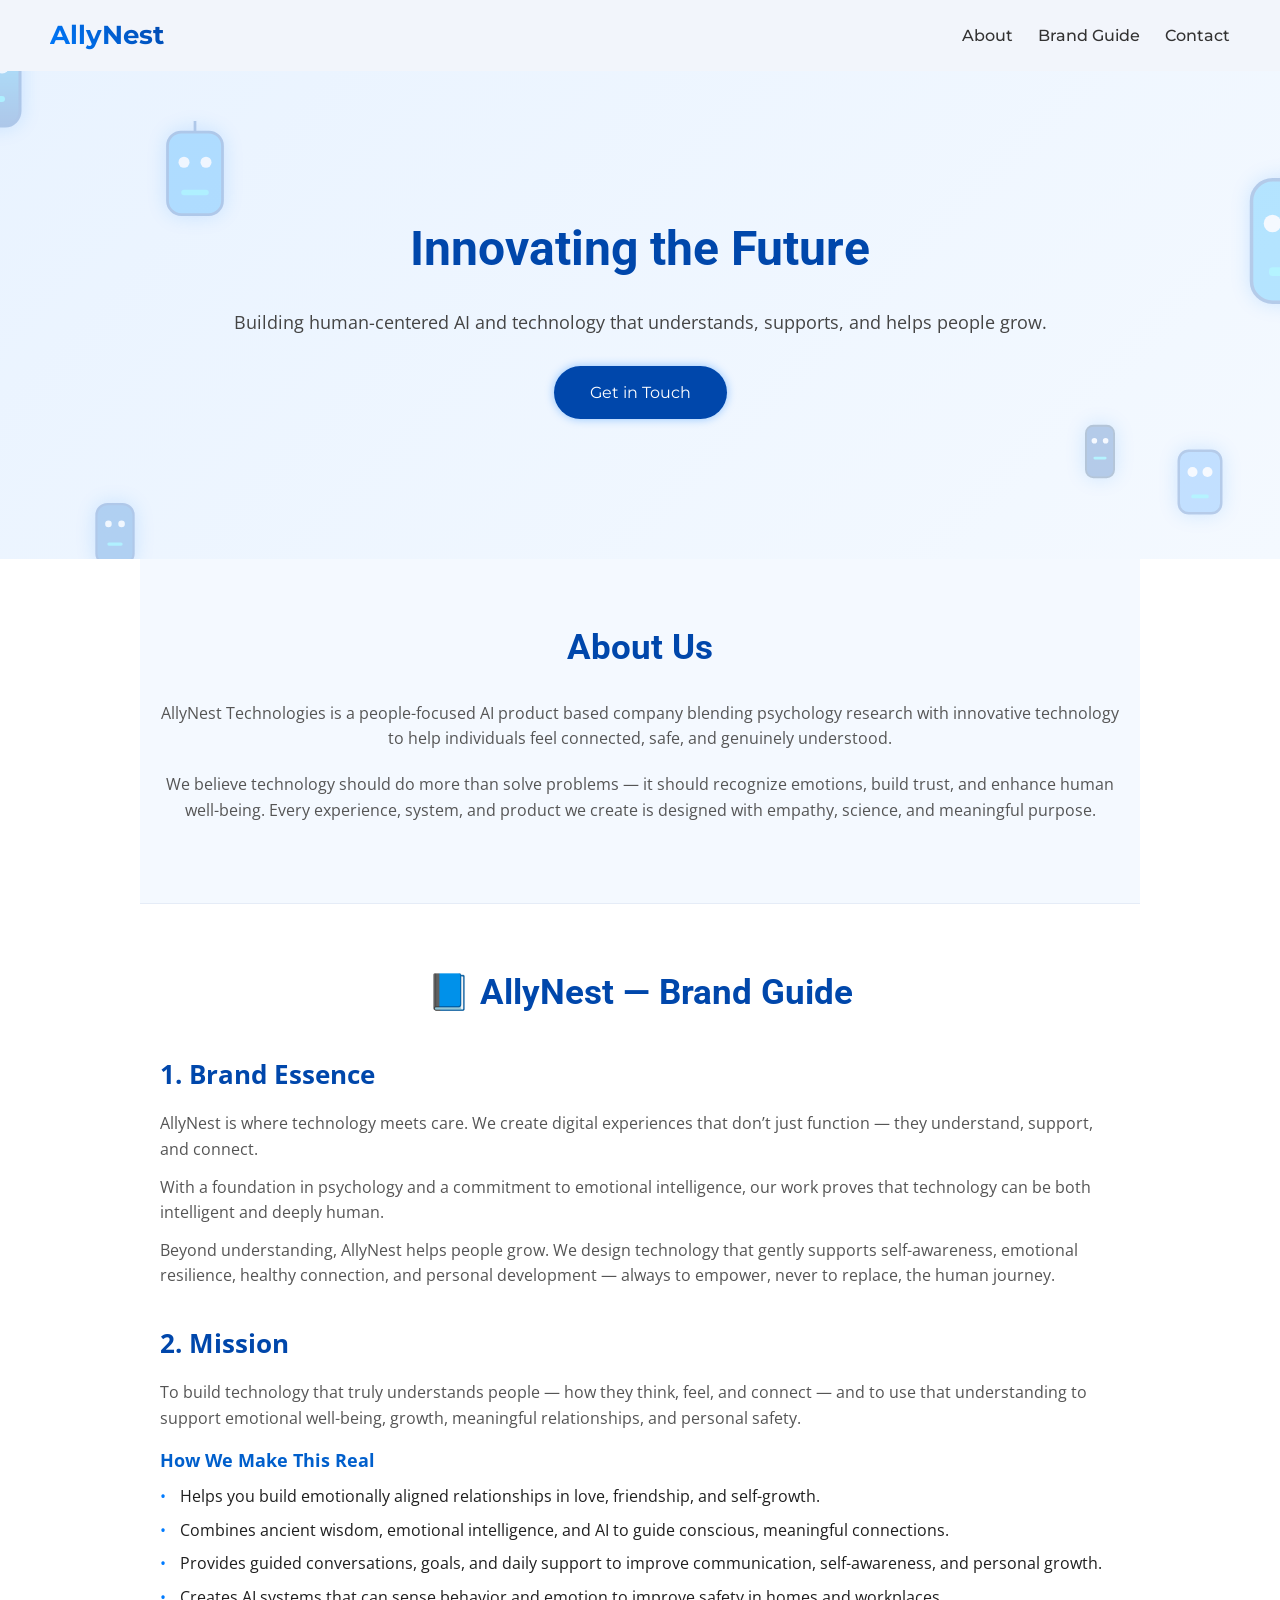
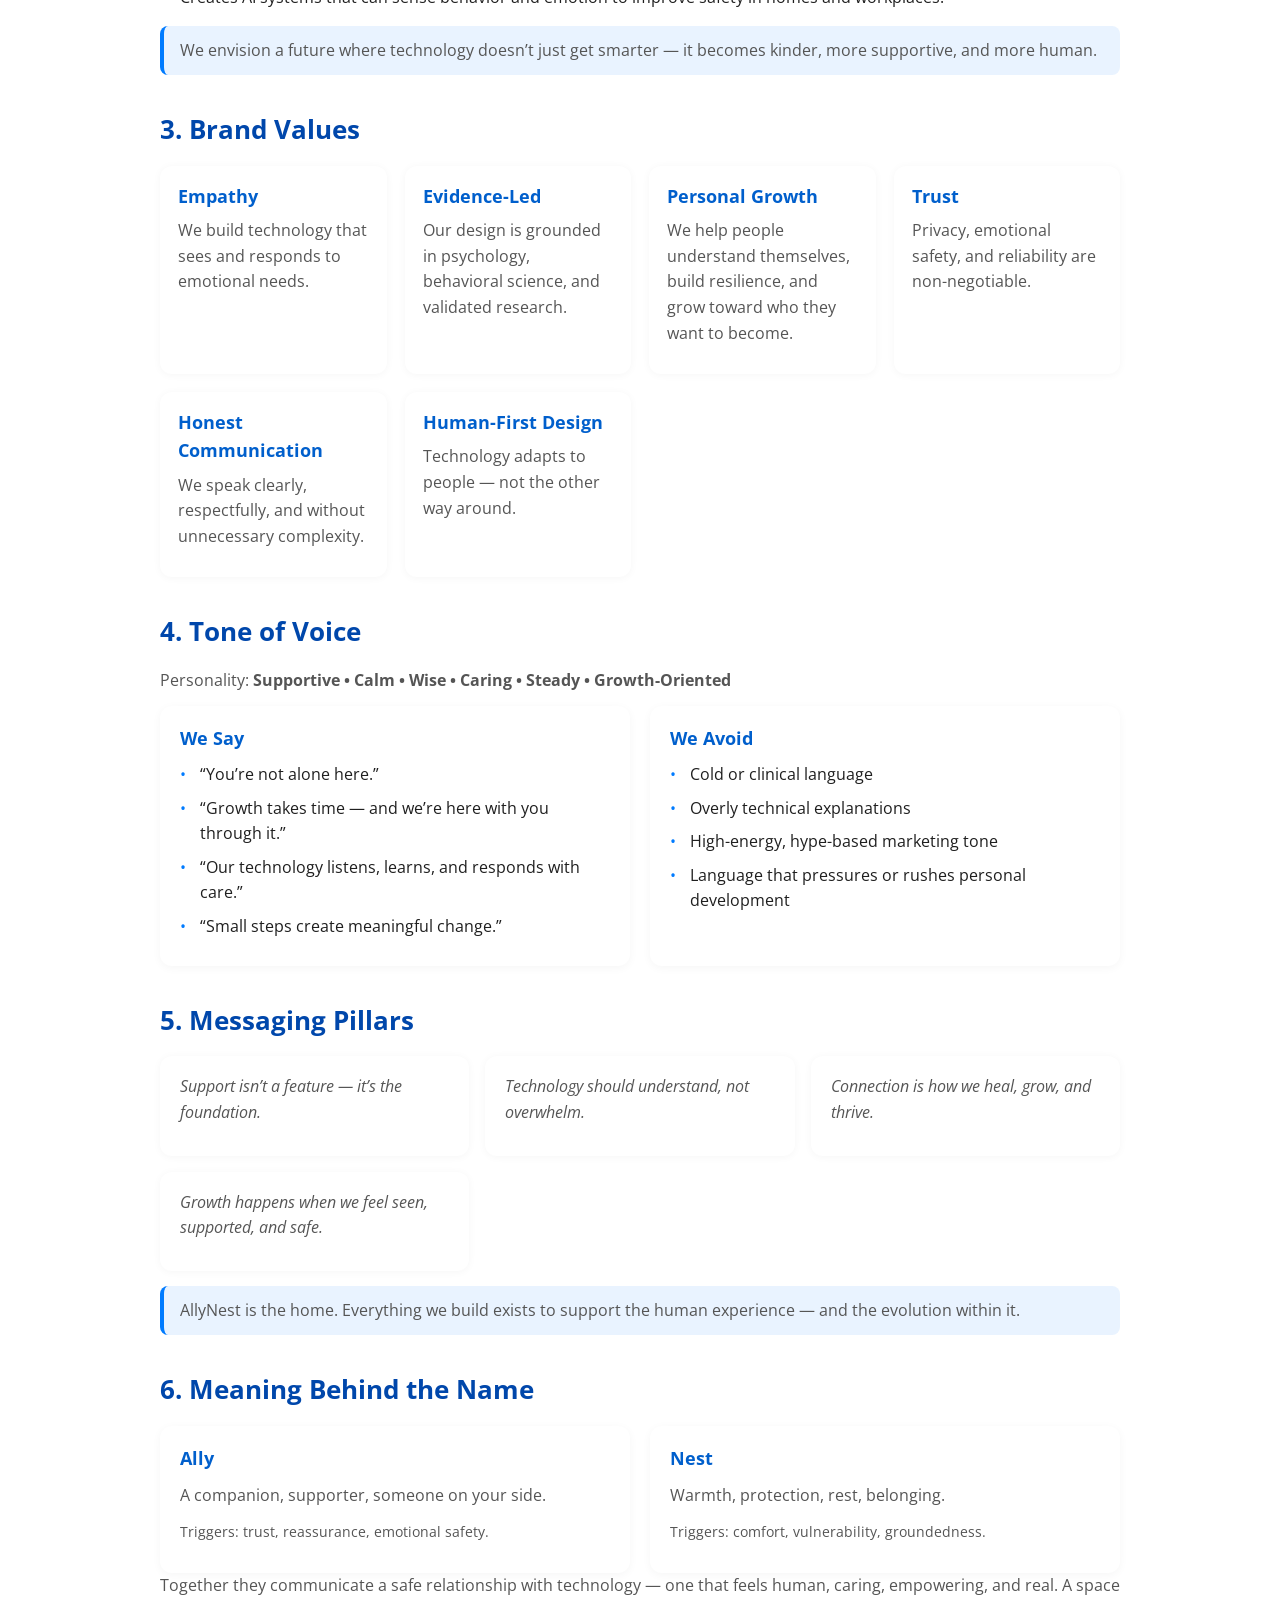
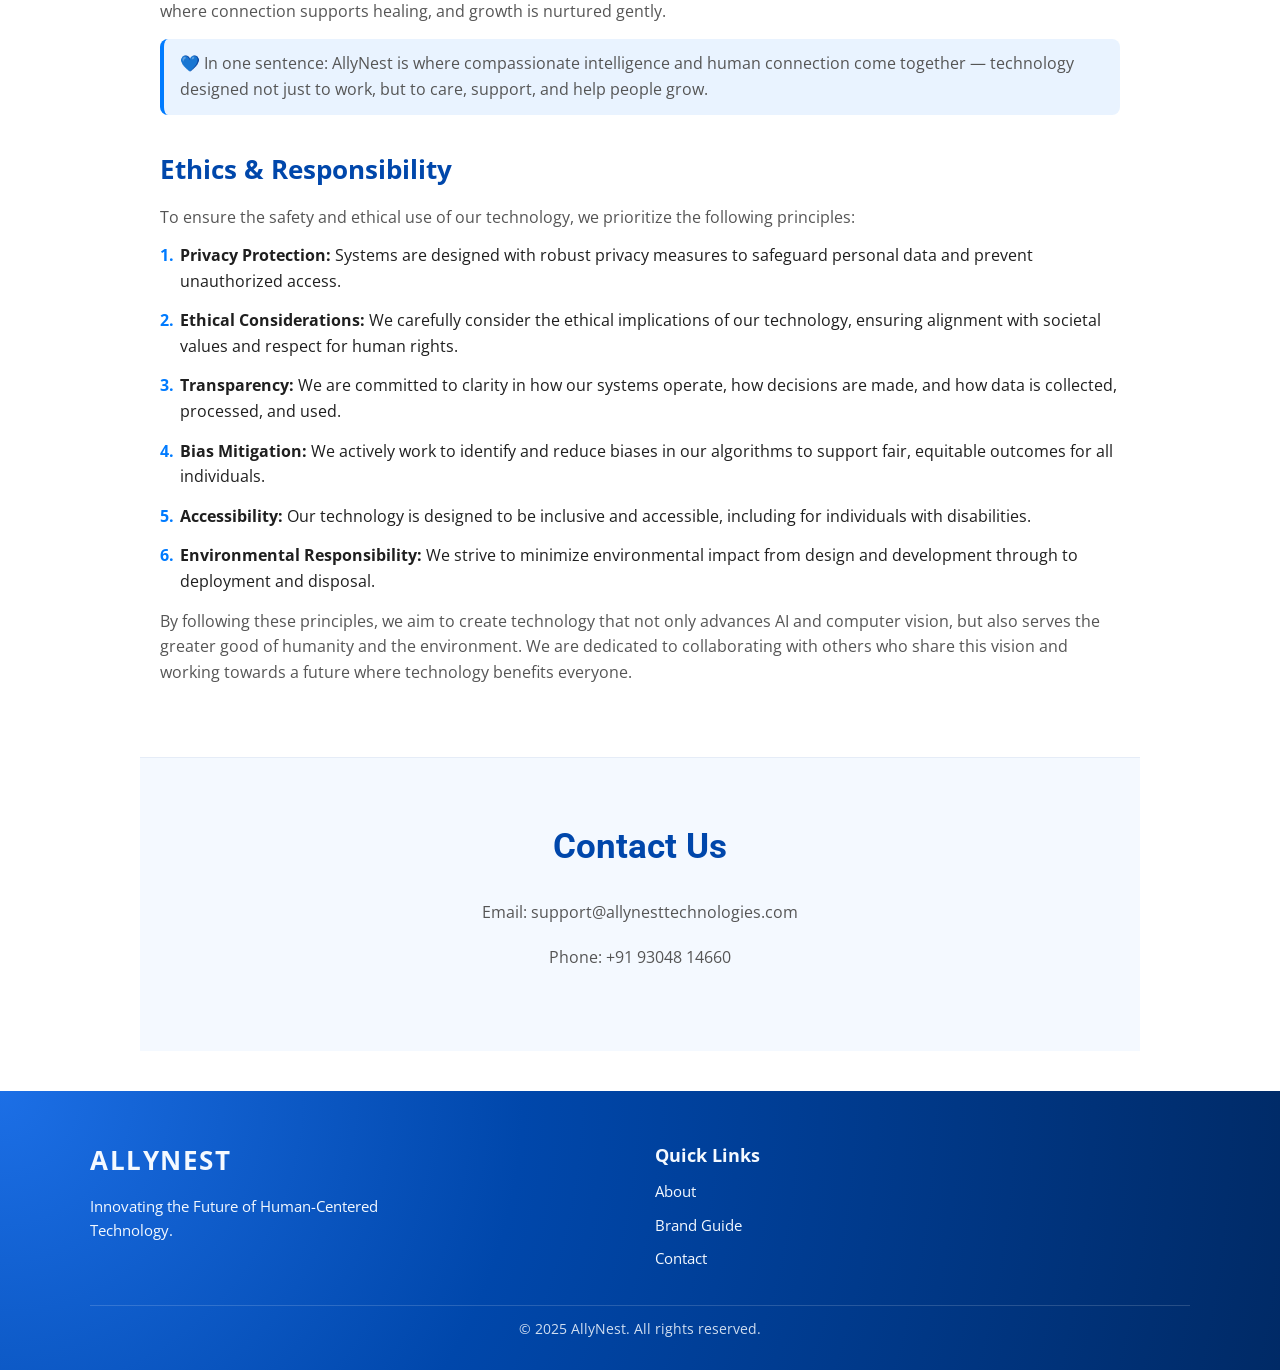
==== index.html @ a181380c "update" ====
<!DOCTYPE html>
<html lang="en">



<head>
  <meta charset="UTF-8" />
  <meta name="viewport" content="width=device-width, initial-scale=1.0" />

  <!-- Page Title -->
  <title>AllyNest Technologies | Human-Centered AI & Emotional Intelligence</title>

  <!-- Google Search Intro / Meta Description -->
  <meta
    name="description"
    content="AllyNest Technologies is a human-centered AI company blending psychology and emotional intelligence to build ethical, empathetic technology that supports connection, trust, well-being, and personal growth."
  />

  <!-- Canonical URL -->
  <link rel="canonical" href="https://allynesttechnologies.com/" />

  <!-- Robots -->
  <meta name="robots" content="index, follow" />

  <!-- ✅ ORGANIZATION + LOGO STRUCTURED DATA (CRITICAL FOR GOOGLE LOGO) -->
  <script type="application/ld+json">
  {
    "@context": "https://schema.org",
    "@type": "Organization",
    "name": "AllyNest Technologies",
    "url": "https://allynesttechnologies.com/",
    "logo": "https://allynesttechnologies.com/assets/allynest-logo-192.png",
    "image": "https://allynesttechnologies.com/assets/allynest-logo-192.png",
    "description": "AllyNest Technologies is a human-centered AI company blending psychology and emotional intelligence to build ethical, empathetic technology that supports connection, trust, well-being, and personal growth.",
    "contactPoint": [{
      "@type": "ContactPoint",
      "telephone": "+91 93048 14660",
      "contactType": "customer support",
      "areaServed": "IN",
      "availableLanguage": ["en"]
    }]
  }
  </script>

  <!-- Favicon / App Icons -->
  <link rel="icon" type="image/png" sizes="32x32" href="/assets/allynest-logo-192.png" />
  <link rel="icon" type="image/png" sizes="192x192" href="/assets/allynest-logo-192.png" />
  <link rel="apple-touch-icon" href="/assets/allynest-logo-192.png" />

  <!-- Open Graph (Social + Google reinforcement) -->
  <meta property="og:type" content="website" />
  <meta property="og:title" content="AllyNest Technologies | Human-Centered AI" />
  <meta
    property="og:description"
    content="Human-centered AI powered by psychology and emotional intelligence—designed to support trust, well-being, connection, and personal growth."
  />
  <meta property="og:url" content="https://allynesttechnologies.com/" />
  <meta property="og:image" content="https://allynesttechnologies.com/assets/allynest-logo-192.png" />

  <!-- Twitter Card -->
  <meta name="twitter:card" content="summary_large_image" />
  <meta name="twitter:title" content="AllyNest Technologies | Human-Centered AI" />
  <meta
    name="twitter:description"
    content="Psychology-driven, emotionally intelligent AI built to support human connection, safety, and growth."
  />
  <meta name="twitter:image" content="https://allynesttechnologies.com/assets/allynest-logo-192.png" />

  <!-- Fonts & CSS -->
  <link rel="stylesheet" href="allynest.css" />
  <link
    href="https://fonts.googleapis.com/css2?family=Montserrat:wght@500;700&family=Open+Sans:wght@400;600&family=Roboto:wght@700&display=swap"
    rel="stylesheet"
  />
</head>







<body>
  <!-- Header / Navbar -->
  <header class="navbar">
    <div class="logo">
      AllyNest 
    </div>

    <button class="menu-toggle" aria-expanded="false" aria-controls="nav-list">
      &#9776;
    </button>

    <ul class="nav-links" id="nav-list">
      <li><a href="#about">About</a></li>
      <!-- <li><a href="#ethics">Ethics</a></li> -->
      <li><a href="#brand-guide">Brand Guide</a></li>
      <li><a href="#contact">Contact</a></li>
    </ul>
  </header>

  <!-- Hero Section -->
  <section class="hero">
    <!-- Floating AI Robot Heads -->
    <div class="robot robot1">
      <svg width="100" height="120" viewBox="0 0 64 80" xmlns="http://www.w3.org/2000/svg">
        <defs>
          <linearGradient id="grad1" x1="0%" y1="0%" x2="0%" y2="100%">
            <stop offset="0%" style="stop-color:#00bfff;stop-opacity:1" />
            <stop offset="100%" style="stop-color:#0047ab;stop-opacity:1" />
          </linearGradient>
        </defs>
        <rect x="12" y="10" width="40" height="60" rx="10" ry="10" fill="url(#grad1)" stroke="#0047ab" stroke-width="2"/>
        <circle cx="24" cy="30" r="5" fill="#fff"/>
        <circle cx="40" cy="30" r="5" fill="#fff"/>
        <rect x="22" y="50" width="20" height="4" rx="2" fill="#00e5ff"/>
        <line x1="32" y1="0" x2="32" y2="10" stroke="#0047ab" stroke-width="2"/>
      </svg>
    </div>

    <div class="robot robot2">
      <svg width="80" height="100" viewBox="0 0 64 80" xmlns="http://www.w3.org/2000/svg">
        <rect x="15" y="15" width="34" height="50" rx="8" ry="8" fill="#3399ff" stroke="#0047ab" stroke-width="2"/>
        <circle cx="26" cy="32" r="4" fill="#fff"/>
        <circle cx="38" cy="32" r="4" fill="#fff"/>
        <rect x="25" y="50" width="14" height="3" rx="1.5" fill="#00e5ff"/>
      </svg>
    </div>

    <div class="robot robot3">
      <svg width="120" height="140" viewBox="0 0 64 80" xmlns="http://www.w3.org/2000/svg">
        <rect x="10" y="5" width="44" height="70" rx="12" ry="12" fill="#00aaff" stroke="#0047ab" stroke-width="2"/>
        <circle cx="22" cy="30" r="5" fill="#fff"/>
        <circle cx="42" cy="30" r="5" fill="#fff"/>
        <rect x="20" y="55" width="24" height="5" rx="2" fill="#00e5ff"/>
        <line x1="32" y1="0" x2="32" y2="8" stroke="#0047ab" stroke-width="2"/>
      </svg>
    </div>

    <div class="robot robot4">
      <svg width="70" height="90" viewBox="0 0 64 80" xmlns="http://www.w3.org/2000/svg">
        <rect x="15" y="10" width="34" height="55" rx="10" ry="10" fill="#0066cc" stroke="#0047ab" stroke-width="2"/>
        <circle cx="26" cy="28" r="3" fill="#fff"/>
        <circle cx="38" cy="28" r="3" fill="#fff"/>
        <rect x="25" y="45" width="14" height="3" rx="1.5" fill="#00e5ff"/>
      </svg>
    </div>

    <div class="robot robot5">
      <svg width="90" height="110" viewBox="0 0 64 80" xmlns="http://www.w3.org/2000/svg">
        <rect x="12" y="8" width="40" height="60" rx="10" ry="10" fill="#0099ff" stroke="#0047ab" stroke-width="2"/>
        <circle cx="24" cy="30" r="4" fill="#fff"/>
        <circle cx="40" cy="30" r="4" fill="#fff"/>
        <rect x="22" y="50" width="20" height="4" rx="2" fill="#00e5ff"/>
        <line x1="32" y1="0" x2="32" y2="8" stroke="#0047ab" stroke-width="2"/>
      </svg>
    </div>

    <div class="robot robot6">
      <svg width="60" height="80" viewBox="0 0 64 80" xmlns="http://www.w3.org/2000/svg">
        <rect x="17" y="12" width="30" height="55" rx="8" ry="8" fill="#0047ab" stroke="#003366" stroke-width="2"/>
        <circle cx="26" cy="28" r="3" fill="#fff"/>
        <circle cx="38" cy="28" r="3" fill="#fff"/>
        <rect x="25" y="45" width="14" height="3" rx="1.5" fill="#00e5ff"/>
      </svg>
    </div>

    <!-- Hero Text -->
    <div class="hero-content">
      <h1>Innovating the Future</h1>
      <p>Building human-centered AI and technology that understands, supports, and helps people grow.</p>
      <a href="#contact" class="hero-btn">Get in Touch</a>
    </div>
  </section>

  <!-- About Section -->
  <section class="section" id="about">
    <h2>About Us</h2>
    <p>
      AllyNest Technologies is a people-focused AI product based company blending psychology research with innovative technology to help individuals feel connected, safe, and genuinely understood.
    </p>
    <p>
      We believe technology should do more than solve problems — it should recognize emotions, build trust, and enhance human well-being. Every experience, system, and product we create is designed with empathy, science, and meaningful purpose.
    </p>
  </section>

  <!-- Brand Guide Section -->
  <section class="section section-alt" id="brand-guide">
    <h2>📘 AllyNest — Brand Guide</h2>

    <!-- Brand Essence -->
    <div class="brand-block">
      <h3>1. Brand Essence</h3>
      <p>
        AllyNest is where technology meets care. We create digital experiences that don’t just function — they understand, support, and connect.
      </p>
      <p>
        With a foundation in psychology and a commitment to emotional intelligence, our work proves that technology can be both intelligent and deeply human.
      </p>
      <p>
        Beyond understanding, AllyNest helps people grow. We design technology that gently supports self-awareness, emotional resilience, healthy connection, and personal development — always to empower, never to replace, the human journey.
      </p>
    </div>

    <!-- Mission -->
    <div class="brand-block">
      <h3>2. Mission</h3>
      <p>
        To build technology that truly understands people — how they think, feel, and connect — and to use that understanding to support emotional well-being, growth, meaningful relationships, and personal safety.
      </p>
      <h4 class="inline-heading">How We Make This Real</h4>
      <ul class="pillars-list">
        <li>Helps you build emotionally aligned relationships in love, friendship, and self-growth.</li>
        <li>Combines ancient wisdom, emotional intelligence, and AI to guide conscious, meaningful connections.</li>
        <li>Provides guided conversations, goals, and daily support to improve communication, self-awareness, and personal growth.</li>
        <li>Creates AI systems that can sense behavior and emotion to improve safety in homes and workplaces.</li>
      </ul>
      <p class="highlight-text">
        We envision a future where technology doesn’t just get smarter — it becomes kinder, more supportive, and more human.
      </p>
    </div>

    <!-- Brand Values -->
    <div class="brand-block">
      <h3>3. Brand Values</h3>
      <div class="values-grid">
        <div class="value-card">
          <h4>Empathy</h4>
          <p>We build technology that sees and responds to emotional needs.</p>
        </div>
        <div class="value-card">
          <h4>Evidence-Led</h4>
          <p>Our design is grounded in psychology, behavioral science, and validated research.</p>
        </div>
        <div class="value-card">
          <h4>Personal Growth</h4>
          <p>We help people understand themselves, build resilience, and grow toward who they want to become.</p>
        </div>
        <div class="value-card">
          <h4>Trust</h4>
          <p>Privacy, emotional safety, and reliability are non-negotiable.</p>
        </div>
        <div class="value-card">
          <h4>Honest Communication</h4>
          <p>We speak clearly, respectfully, and without unnecessary complexity.</p>
        </div>
        <div class="value-card">
          <h4>Human-First Design</h4>
          <p>Technology adapts to people — not the other way around.</p>
        </div>
      </div>
    </div>

    <!-- Tone of Voice -->
    <div class="brand-block">
      <h3>4. Tone of Voice</h3>
      <p class="tone-personality">
        Personality: <strong>Supportive • Calm • Wise • Caring • Steady • Growth-Oriented</strong>
      </p>
      <div class="brand-subgrid">
        <div class="brand-card">
          <h4>We Say</h4>
          <ul class="quote-list">
            <li>“You’re not alone here.”</li>
            <li>“Growth takes time — and we’re here with you through it.”</li>
            <li>“Our technology listens, learns, and responds with care.”</li>
            <li>“Small steps create meaningful change.”</li>
          </ul>
        </div>
        <div class="brand-card">
          <h4>We Avoid</h4>
          <ul class="avoid-list">
            <li>Cold or clinical language</li>
            <li>Overly technical explanations</li>
            <li>High-energy, hype-based marketing tone</li>
            <li>Language that pressures or rushes personal development</li>
          </ul>
        </div>
      </div>
    </div>

    <!-- Messaging Pillars -->
    <div class="brand-block">
      <h3>5. Messaging Pillars</h3>
      <div class="pillars-grid">
        <div class="pillar-card">
          <p>Support isn’t a feature — it’s the foundation.</p>
        </div>
        <div class="pillar-card">
          <p>Technology should understand, not overwhelm.</p>
        </div>
        <div class="pillar-card">
          <p>Connection is how we heal, grow, and thrive.</p>
        </div>
        <div class="pillar-card">
          <p>Growth happens when we feel seen, supported, and safe.</p>
        </div>
      </div>
      <p class="highlight-text">
        AllyNest is the home. Everything we build exists to support the human experience — and the evolution within it.
      </p>
    </div>

    <!-- Meaning Behind the Name -->
    <div class="brand-block">
      <h3>6. Meaning Behind the Name</h3>
      <div class="brand-subgrid">
        <div class="brand-card">
          <h4>Ally</h4>
          <p>A companion, supporter, someone on your side.</p>
          <p class="trigger-text">Triggers: trust, reassurance, emotional safety.</p>
        </div>
        <div class="brand-card">
          <h4>Nest</h4>
          <p>Warmth, protection, rest, belonging.</p>
          <p class="trigger-text">Triggers: comfort, vulnerability, groundedness.</p>
        </div>
      </div>
      <p>
        Together they communicate a safe relationship with technology — one that feels human, caring, empowering, and real. A space where connection supports healing, and growth is nurtured gently.
      </p>
      <p class="highlight-text">
        💙 In one sentence: AllyNest is where compassionate intelligence and human connection come together — technology designed not just to work, but to care, support, and help people grow.
      </p>
    </div>

    <!-- Ethics & Principles -->
    <div class="brand-block">
      <h3>Ethics &amp; Responsibility</h3>
      <p>
        To ensure the safety and ethical use of our technology, we prioritize the following principles:
      </p>
      <ol class="principles-list">
        <li>
          <strong>Privacy Protection:</strong> Systems are designed with robust privacy measures to safeguard personal data and prevent unauthorized access.
        </li>
        <li>
          <strong>Ethical Considerations:</strong> We carefully consider the ethical implications of our technology, ensuring alignment with societal values and respect for human rights.
        </li>
        <li>
          <strong>Transparency:</strong> We are committed to clarity in how our systems operate, how decisions are made, and how data is collected, processed, and used.
        </li>
        <li>
          <strong>Bias Mitigation:</strong> We actively work to identify and reduce biases in our algorithms to support fair, equitable outcomes for all individuals.
        </li>
        <li>
          <strong>Accessibility:</strong> Our technology is designed to be inclusive and accessible, including for individuals with disabilities.
        </li>
        <li>
          <strong>Environmental Responsibility:</strong> We strive to minimize environmental impact from design and development through to deployment and disposal.
        </li>
      </ol>
      <p>
        By following these principles, we aim to create technology that not only advances AI and computer vision, but also serves the greater good of humanity and the environment. We are dedicated to collaborating with others who share this vision and working towards a future where technology benefits everyone.
      </p>
    </div>
  </section>

  <!-- Contact Section -->
  <section class="section" id="contact">
    <h2>Contact Us</h2>
    <p>Email: support@allynesttechnologies.com</p>
    <p>Phone: +91 93048 14660</p>
  </section>

  <!-- Footer -->
  <footer>
    <div class="footer-inner">
      <div class="footer-grid">
        <div class="footer-column">
          <h3 class="footer-logo">AllyNest</h3>
          <p>Innovating the Future of Human-Centered Technology.</p>
        </div>

        <div class="footer-column">
          <h4>Quick Links</h4>
          <ul>
            <li><a href="#about">About</a></li>
            <!-- <li><a href="#technologies">Technologies</a></li> -->
            <li><a href="#brand-guide">Brand Guide</a></li>
            <li><a href="#contact">Contact</a></li>
          </ul>
        </div>
      </div>

      <div class="footer-bottom">
        &copy; 2025 AllyNest. All rights reserved.
      </div>
    </div>
  </footer>

  <script src="allynest.js"></script>
</body>
</html>
---- allynest.css ----
/* ===== Global Styles ===== */
* {
  margin: 0;
  padding: 0;
  box-sizing: border-box;
  scroll-behavior: smooth;
}

body {
  font-family: "Open Sans", sans-serif;
  line-height: 1.6;
  background: #ffffff;
  color: #1f1f1f;
}

html {
  scroll-behavior: smooth;
}

/* ===== Header / Navbar ===== */
.navbar {
  position: sticky;
  top: 0;
  z-index: 1000;
  display: flex;
  justify-content: space-between;
  align-items: center;
  padding: 15px 50px;
  background: rgba(0, 71, 171, 0.05);
  backdrop-filter: blur(10px);
  transition: background 0.3s ease;
}

.navbar:hover,
.navbar:active {
  background: #ffffff;
}

.logo {
  font-family: "Montserrat", sans-serif;
  font-weight: 700;
  font-size: 1.6rem;
  background: linear-gradient(45deg, #007bff, #0047ab);
  -webkit-background-clip: text;
  -webkit-text-fill-color: transparent;
}

.nav-links {
  list-style: none;
  display: flex;
  gap: 25px;
  font-family: "Montserrat", sans-serif;
}

.nav-links a {
  text-decoration: none;
  color: #333;
  font-weight: 500;
  position: relative;
}

.nav-links a::after {
  content: "";
  position: absolute;
  width: 0%;
  height: 2px;
  background: #007bff;
  bottom: -3px;
  left: 0;
  transition: 0.3s;
}

.nav-links a:hover::after {
  width: 100%;
}

/* ===== Hero ===== */
.hero {
  position: relative;
  display: flex;
  flex-direction: column;
  justify-content: center;
  align-items: center;
  padding: 140px 20px;
  background: linear-gradient(135deg, #e9f3ff, #f4f9ff);
  text-align: center;
  overflow: hidden;
}

/* Robot Heads */
.robot {
  position: absolute;
  animation: float 6s ease-in-out infinite alternate;
  opacity: 0.25;
  filter: drop-shadow(0 0 10px rgba(0, 123, 255, 0.6));
  pointer-events: none;
}

.robot:hover {
  filter: drop-shadow(0 0 20px rgba(0, 123, 255, 0.9));
}

.robot1 {
  top: -50px;
  left: -60px;
  animation-duration: 6s;
}
.robot2 {
  bottom: 20px;
  right: 40px;
  animation-duration: 8s;
}
.robot3 {
  top: 100px;
  right: -70px;
  animation-duration: 7s;
}
.robot4 {
  bottom: -30px;
  left: 80px;
  animation-duration: 9s;
}
.robot5 {
  top: 50px;
  left: 150px;
  animation-duration: 6.5s;
}
.robot6 {
  bottom: 60px;
  right: 150px;
  animation-duration: 8.5s;
}

@keyframes float {
  0% {
    transform: translateY(0) translateX(0) rotate(0deg) scale(1);
  }
  50% {
    transform: translateY(-25px) translateX(20px) rotate(10deg) scale(1.05);
  }
  100% {
    transform: translateY(0) translateX(0) rotate(0deg) scale(1);
  }
}

.hero-content {
  position: relative;
  z-index: 1;
}

.hero h1 {
  font-family: "Roboto", sans-serif;
  font-size: 3rem;
  color: #0047ab;
  margin-bottom: 20px;
}

.hero p {
  font-size: 1.1rem;
  color: #444;
  margin-bottom: 30px;
}

/* Get in Touch Button */
.hero-btn {
  display: inline-block;
  background-color: #0047ab;
  color: #fff;
  padding: 14px 36px;
  border-radius: 30px;
  font-size: 1rem;
  text-decoration: none;
  font-family: "Montserrat", sans-serif;
  transition: 0.3s ease;
  box-shadow: 0 0 10px rgba(0, 123, 255, 0.4);
}

.hero-btn:hover {
  background-color: #007bff;
  box-shadow: 0 0 20px rgba(0, 123, 255, 0.8);
  transform: translateY(-3px);
}

/* ===== Sections ===== */
.section {
  padding: 60px 20px;
  max-width: 1000px;
  margin: auto;
  text-align: center;
}

.section:nth-of-type(odd) {
  background: #ffffff;
}

.section:nth-of-type(even) {
  background: #f4f9ff;
}

.section h2 {
  font-family: "Roboto", sans-serif;
  font-size: 2.2rem;
  color: #0047ab;
  margin-bottom: 25px;
}

.section p {
  color: #555;
  margin-bottom: 20px;
}

/* ===== Services Grid ===== */
.service-grid {
  display: grid;
  grid-template-columns: repeat(auto-fit, minmax(250px, 1fr));
  gap: 20px;
}

.service-card {
  background: #ffffff;
  padding: 20px;
  border-radius: 12px;
  box-shadow: 0 2px 10px rgba(0, 0, 0, 0.05);
  transition: transform 0.3s ease, box-shadow 0.3s ease;
}

.service-card:hover {
  transform: translateY(-5px);
  box-shadow: 0 5px 15px rgba(0, 0, 0, 0.1);
}

.service-card .icon {
  font-size: 2rem;
  margin-bottom: 10px;
}

/* ===== Technologies Grid ===== */
.tech-grid {
  display: flex;
  flex-wrap: wrap;
  justify-content: center;
  gap: 15px;
}

.tech-item {
  background: #007bff;
  color: #ffffff;
  padding: 10px 20px;
  border-radius: 20px;
  font-weight: 600;
}

/* ===== Brand Guide ===== */
.section-alt {
  border-top: 1px solid rgba(0, 71, 171, 0.1);
  border-bottom: 1px solid rgba(0, 71, 171, 0.1);
}

.brand-block {
  margin-top: 35px;
  text-align: left;
}

.brand-block h3 {
  font-size: 1.6rem;
  color: #0047ab;
  margin-bottom: 15px;
}

.brand-block h4 {
  font-size: 1.1rem;
  color: #005fcc;
  margin-bottom: 10px;
}

.brand-block p {
  margin-bottom: 12px;
}

.brand-subgrid {
  display: grid;
  grid-template-columns: repeat(auto-fit, minmax(260px, 1fr));
  gap: 20px;
  margin-top: 10px;
}

.brand-card {
  background: #ffffff;
  border-radius: 12px;
  padding: 18px 20px;
  box-shadow: 0 2px 10px rgba(0, 0, 0, 0.04);
}

.tagline-list,
.quote-list,
.avoid-list,
.pillars-list,
.principles-list {
  list-style: none;
  padding-left: 0;
}

.tagline-list li,
.quote-list li,
.avoid-list li,
.pillars-list li,
.principles-list li {
  position: relative;
  padding-left: 20px;
  margin-bottom: 8px;
}

.tagline-list li::before,
.quote-list li::before,
.avoid-list li::before,
.pillars-list li::before {
  content: "•";
  position: absolute;
  left: 0;
  top: 0;
  color: #007bff;
}

.principles-list {
  counter-reset: principle-counter;
}

.principles-list li {
  counter-increment: principle-counter;
  margin-bottom: 14px;
}

.principles-list li::before {
  content: counter(principle-counter) ".";
  position: absolute;
  left: 0;
  top: 0;
  color: #007bff;
  font-weight: 700;
}

.values-grid {
  display: grid;
  grid-template-columns: repeat(auto-fit, minmax(220px, 1fr));
  gap: 18px;
  margin-top: 10px;
}

.value-card {
  background: #ffffff;
  border-radius: 12px;
  padding: 16px 18px;
  box-shadow: 0 1px 8px rgba(0, 0, 0, 0.04);
}

.value-card h4 {
  margin-bottom: 8px;
}

.pillars-grid {
  display: grid;
  grid-template-columns: repeat(auto-fit, minmax(230px, 1fr));
  gap: 16px;
  margin-top: 15px;
}

.pillar-card {
  background: #ffffff;
  border-radius: 12px;
  padding: 18px 20px;
  box-shadow: 0 1px 8px rgba(0, 0, 0, 0.04);
  font-style: italic;
}

.highlight-text {
  margin-top: 15px;
  padding: 12px 16px;
  border-left: 4px solid #007bff;
  background: #e9f3ff;
  border-radius: 8px;
}

.trigger-text {
  font-size: 0.9rem;
  color: #666;
  margin-top: 6px;
}

.tone-personality {
  margin-bottom: 15px;
}

.inline-heading {
  margin-top: 15px;
  margin-bottom: 8px;
}
/* ===== Footer ===== */
footer {
  background: radial-gradient(circle at top left, #1c6fe6 0%, #0047ab 40%, #002a66 100%);
  color: #f4f9ff;
  padding: 50px 20px 30px 20px;
  margin-top: 40px;
}

.footer-inner {
  max-width: 1100px;
  margin: 0 auto;
}

.footer-grid {
  display: grid;
  grid-template-columns: repeat(auto-fit, minmax(230px, 1fr));
  gap: 30px;
  margin-bottom: 25px;
}

/* Typography */
.footer-logo {
  font-size: 1.6rem;
  font-weight: 700;
  letter-spacing: 0.06em;
  text-transform: uppercase;
  margin-bottom: 12px;
}

.footer-column h4 {
  font-size: 1.1rem;
  margin-bottom: 10px;
}

.footer-column p {
  font-size: 0.95rem;
  line-height: 1.6;
  max-width: 320px;
}

.footer-column ul {
  list-style: none;
  padding: 0;
  margin: 0;
}

.footer-column li {
  margin-bottom: 8px;
}

/* Links */
footer a {
  color: #f4f9ff;
  text-decoration: none;
  font-size: 0.95rem;
  position: relative;
  padding-bottom: 2px;
  transition: color 0.2s ease, opacity 0.2s ease;
}

footer a::after {
  content: "";
  position: absolute;
  left: 0;
  bottom: -2px;
  width: 0;
  height: 2px;
  background: #aee0ff;
  transition: width 0.2s ease;
}

footer a:hover {
  color: #aee0ff;
  opacity: 0.95;
}

footer a:hover::after {
  width: 100%;
}

/* Bottom line */
.footer-bottom {
  font-size: 0.85rem;
  opacity: 0.85;
  border-top: 1px solid rgba(255, 255, 255, 0.18);
  padding-top: 12px;
  text-align: center;
}

/* ===== Mobile Menu Toggle Styles (your nav) ===== */

.menu-toggle {
  display: none;
  background: none;
  border: none;
  color: #0047ab;
  font-size: 1.8rem;
  cursor: pointer;
  padding: 5px 10px;
}

/* ===== Responsive ===== */
@media (max-width: 768px) {
  .navbar {
    padding: 12px 20px;
  }

  .menu-toggle {
    display: block;
  }

  .nav-links {
    display: none;
    flex-direction: column;
    width: 100%;
    position: absolute;
    top: 60px;
    left: 0;
    background: #ffffff;
    box-shadow: 0 4px 8px rgba(0, 0, 0, 0.1);
    padding: 10px 0;
    z-index: 999;
  }

  .nav-links li {
    text-align: center;
    width: 100%;
    padding: 10px 0;
    border-bottom: 1px solid #eee;
  }

  .nav-links li:last-child {
    border-bottom: none;
  }

  .nav-links.active {
    display: flex;
  }

  .hero {
    padding: 110px 16px 90px 16px;
  }

  .hero h1 {
    font-size: 2.3rem;
  }

  .section {
    padding: 45px 18px;
  }

  .footer-grid {
    text-align: left;
  }

  footer {
    text-align: left;
  }
}
/*  */
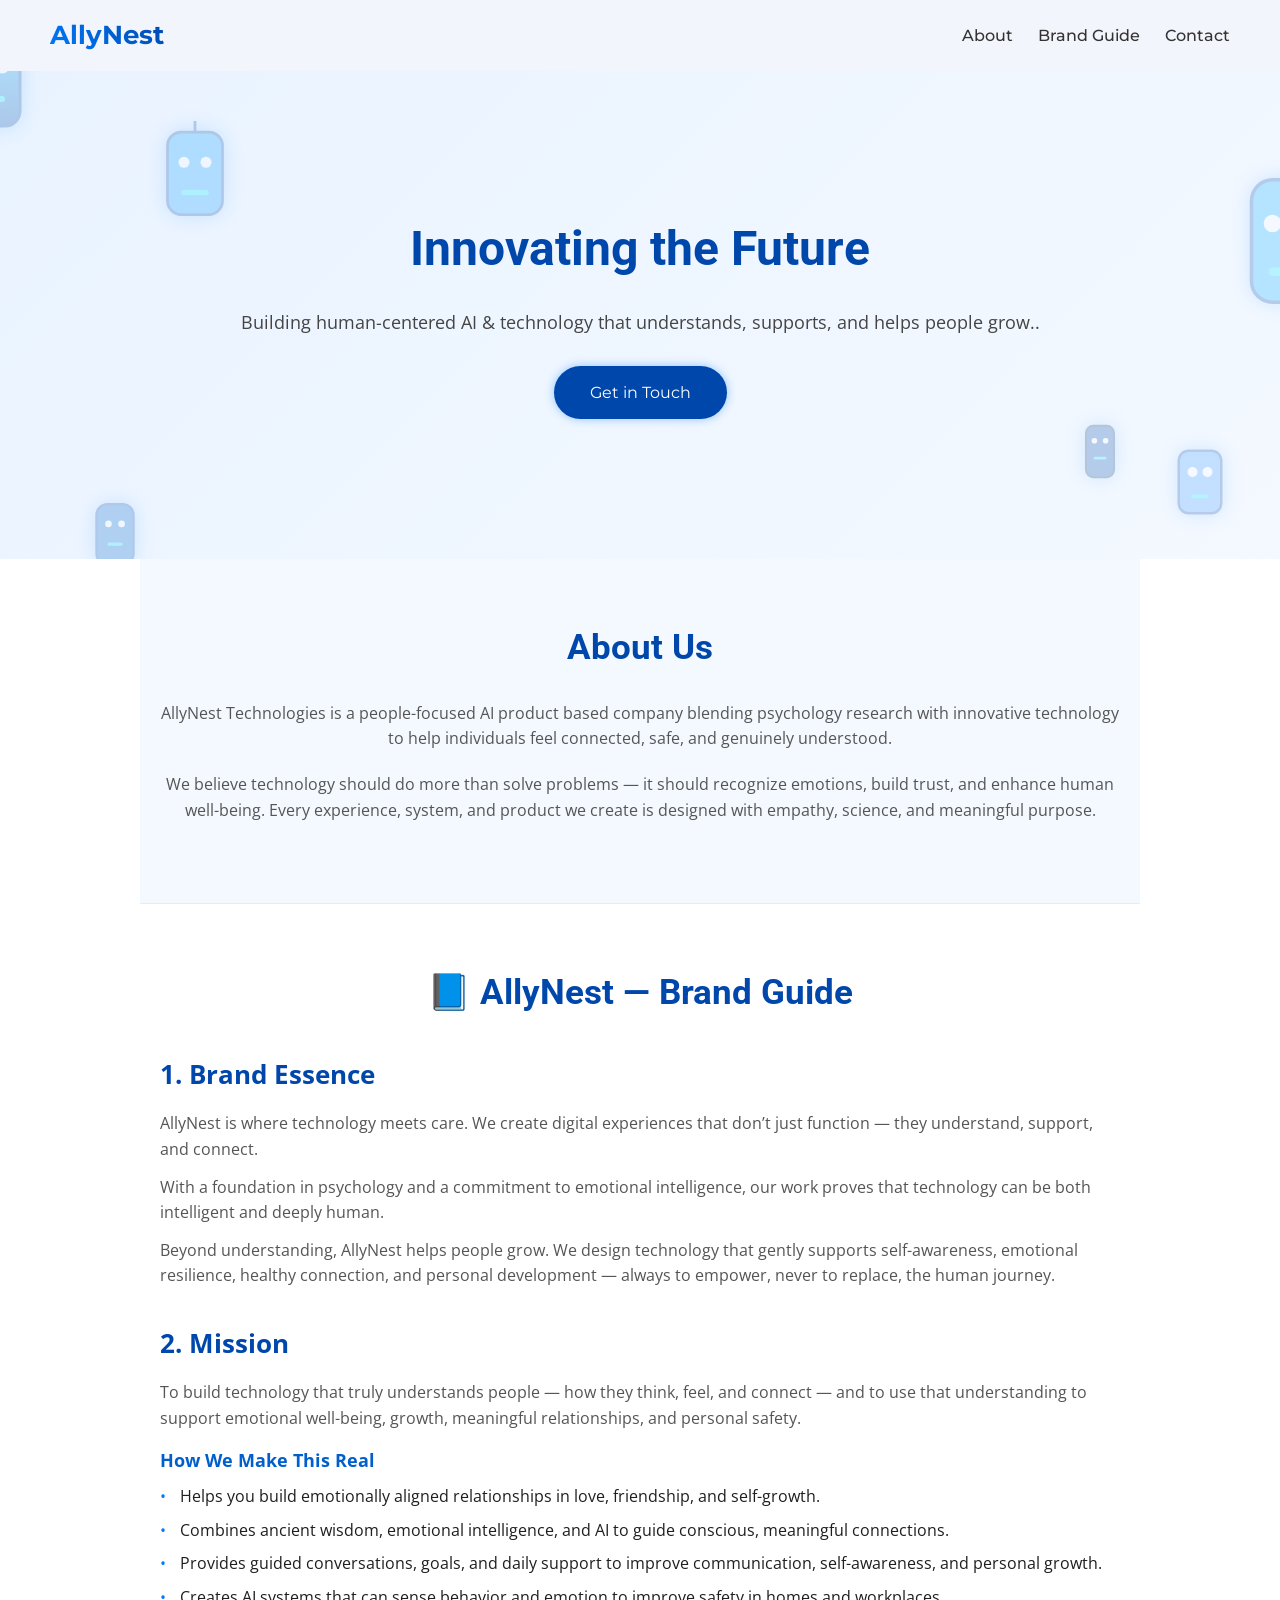
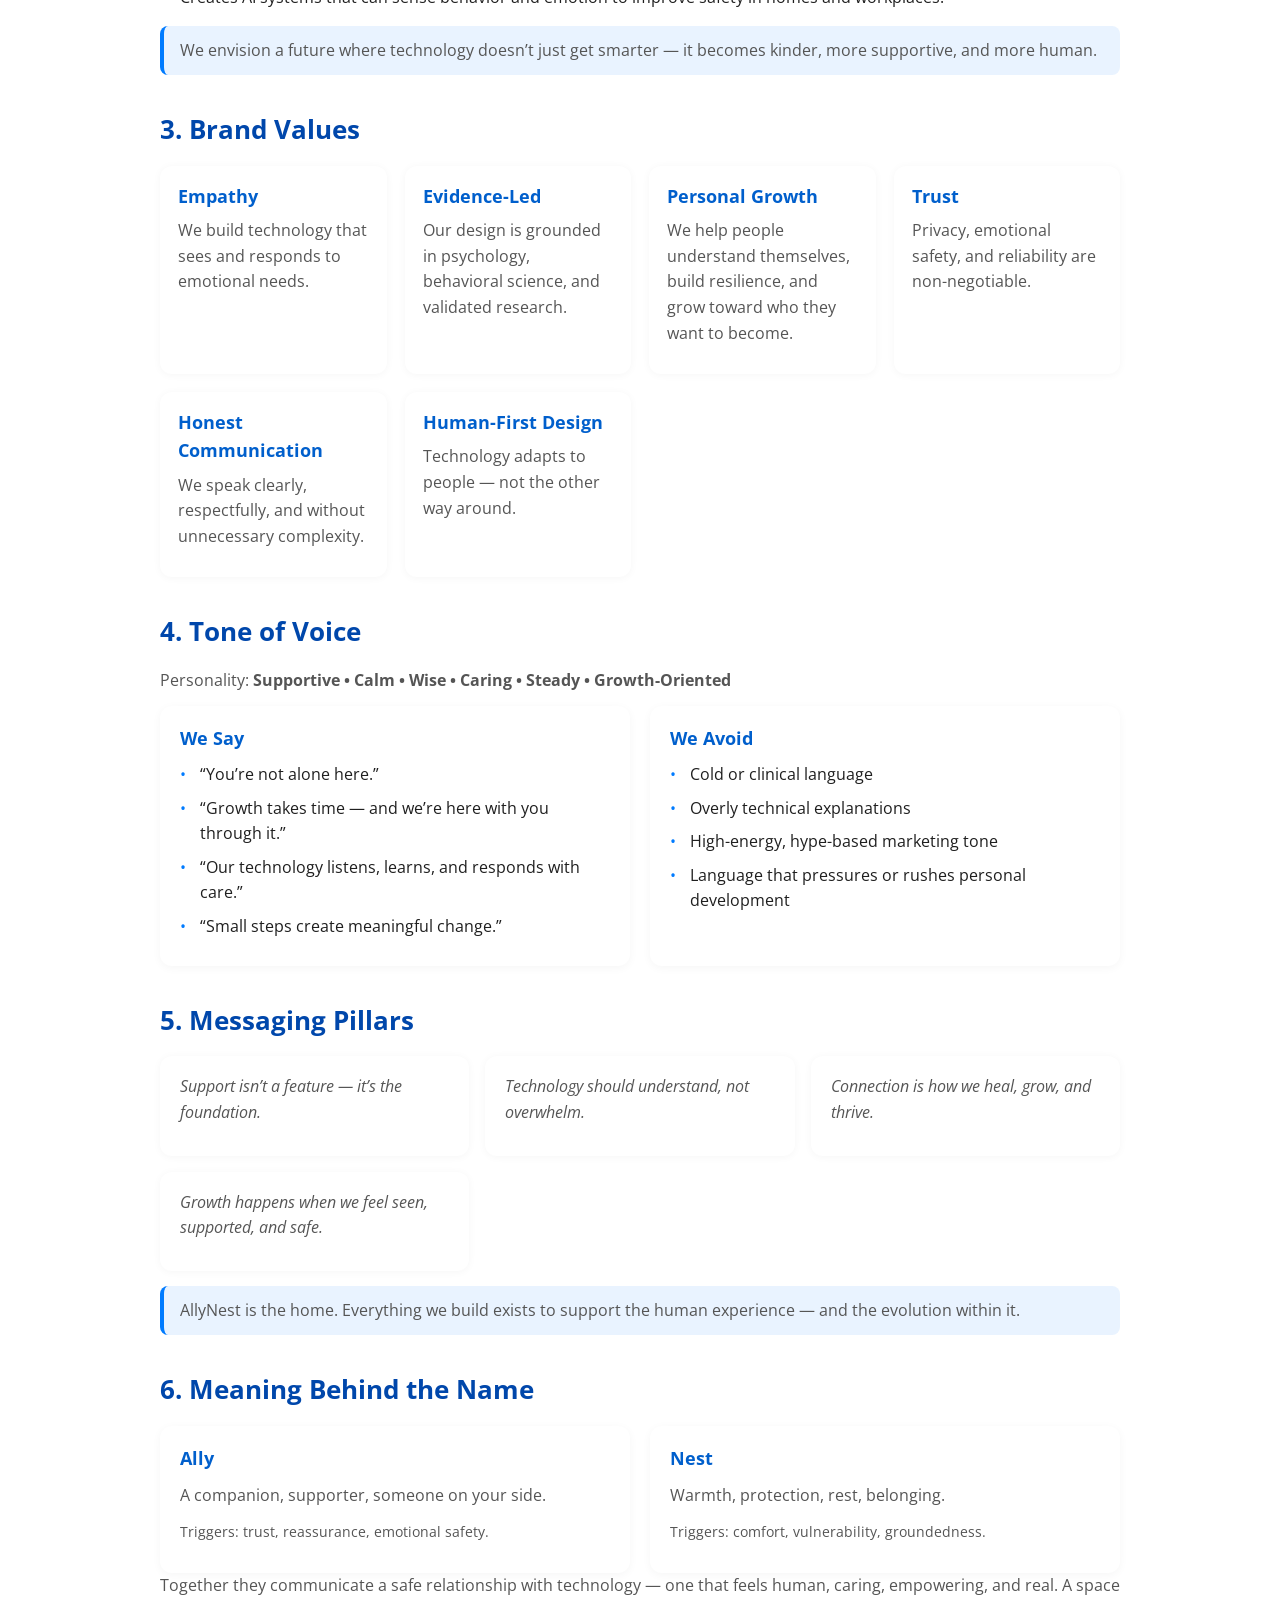
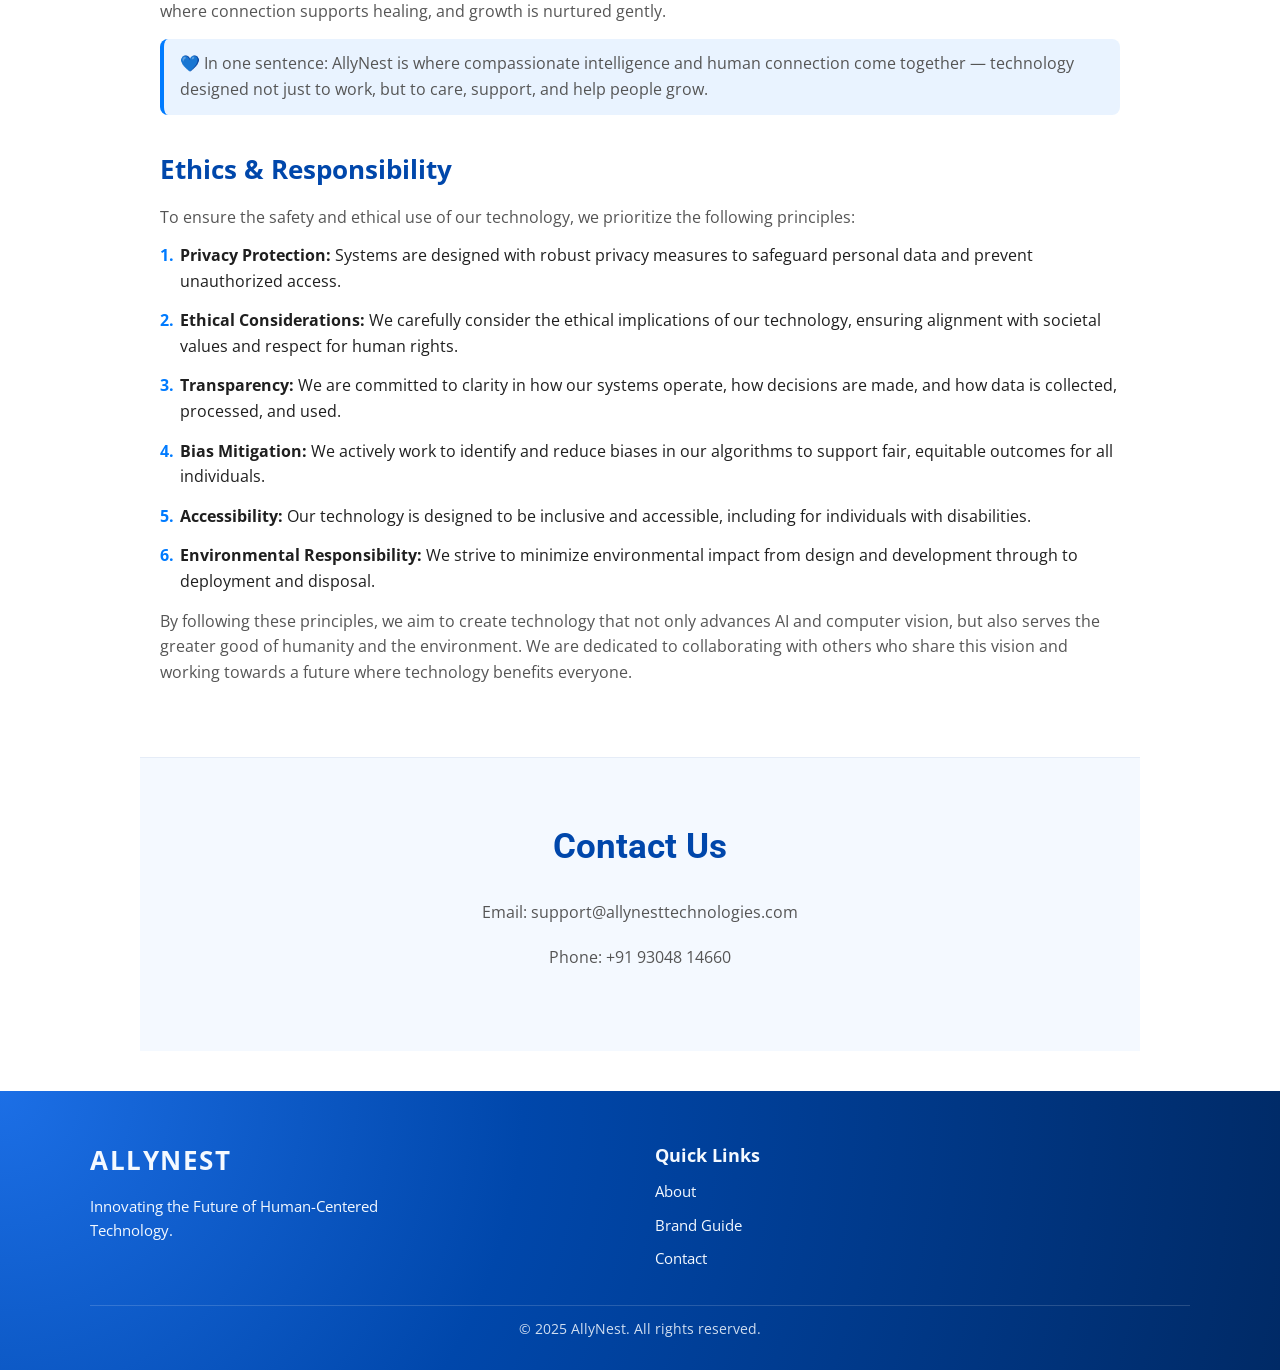
==== commit ded7b0ac: "Test small content update." ====
--- a/index.html
+++ b/index.html
@@ -168,7 +168,7 @@
     <!-- Hero Text -->
     <div class="hero-content">
       <h1>Innovating the Future</h1>
-      <p>Building human-centered AI and technology that understands, supports, and helps people grow.</p>
+      <p>Building human-centered AI & technology that understands, supports, and helps people grow..</p>
       <a href="#contact" class="hero-btn">Get in Touch</a>
     </div>
   </section>
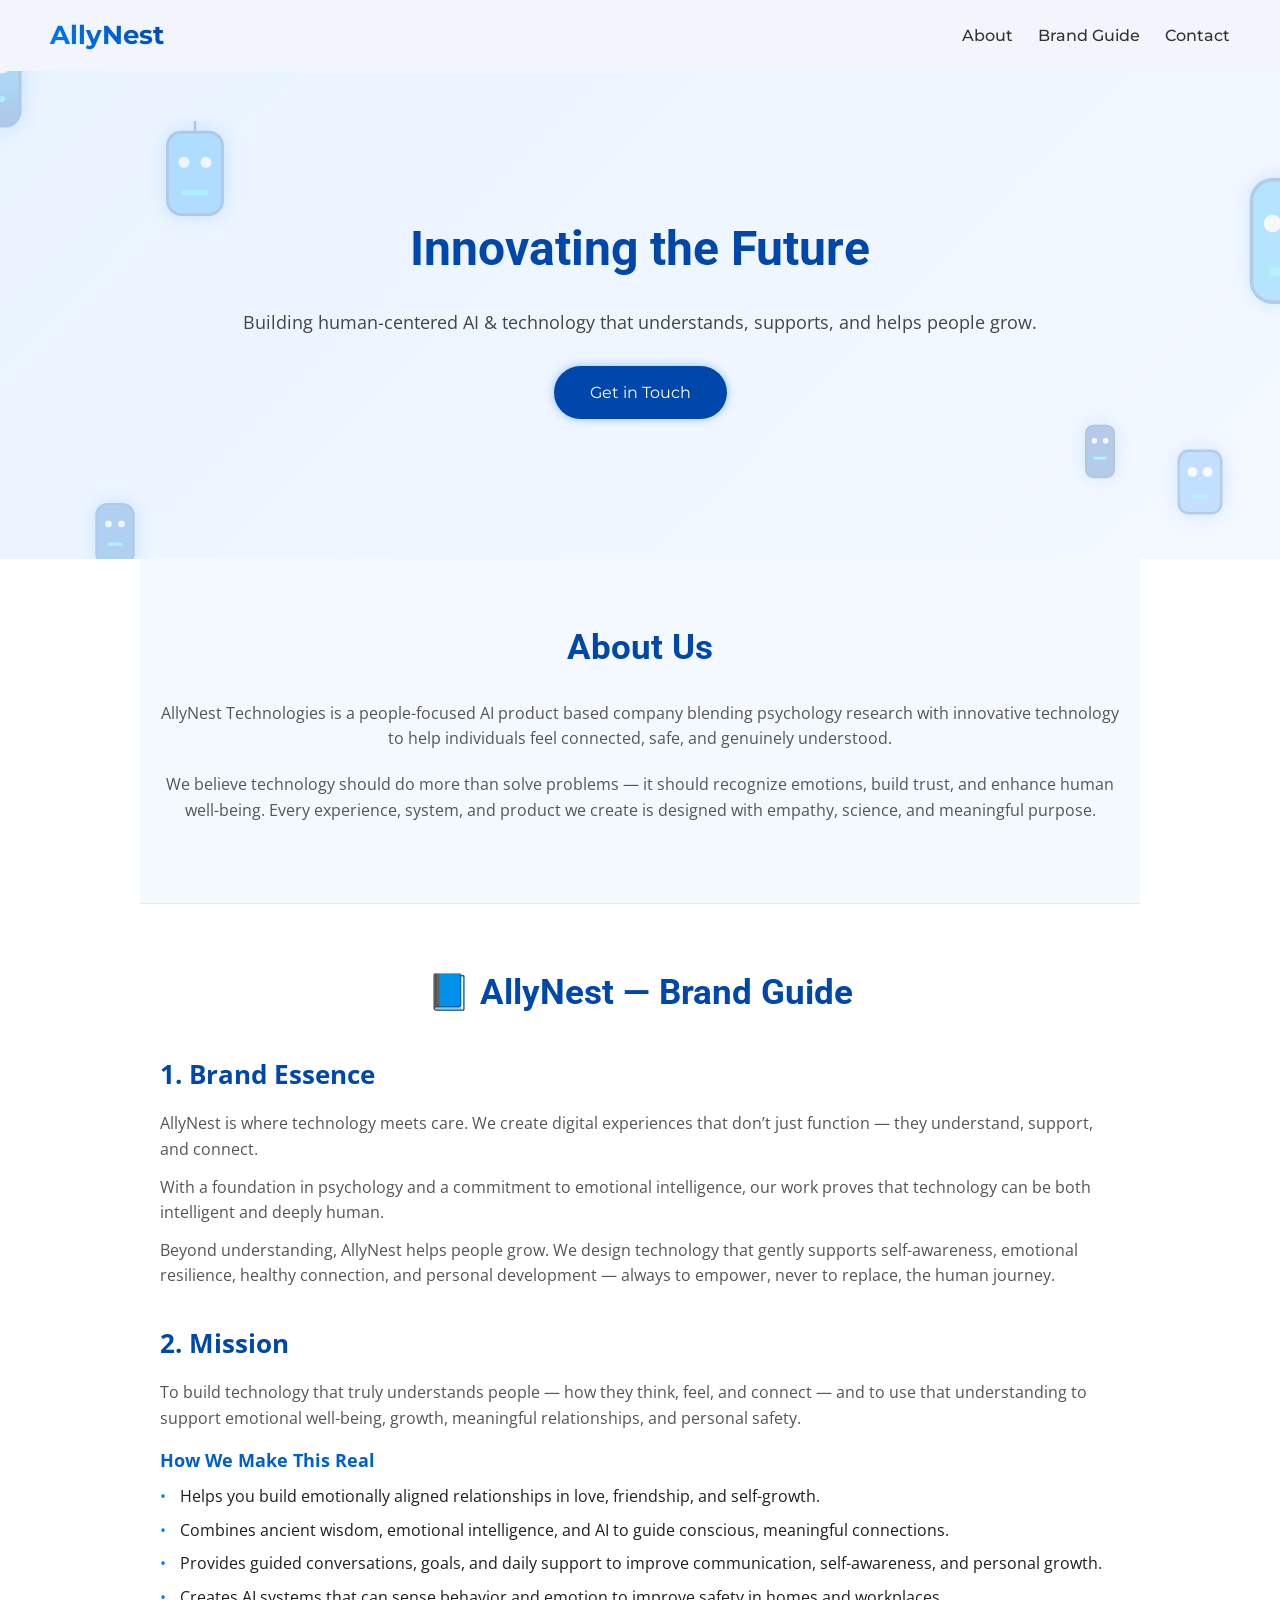
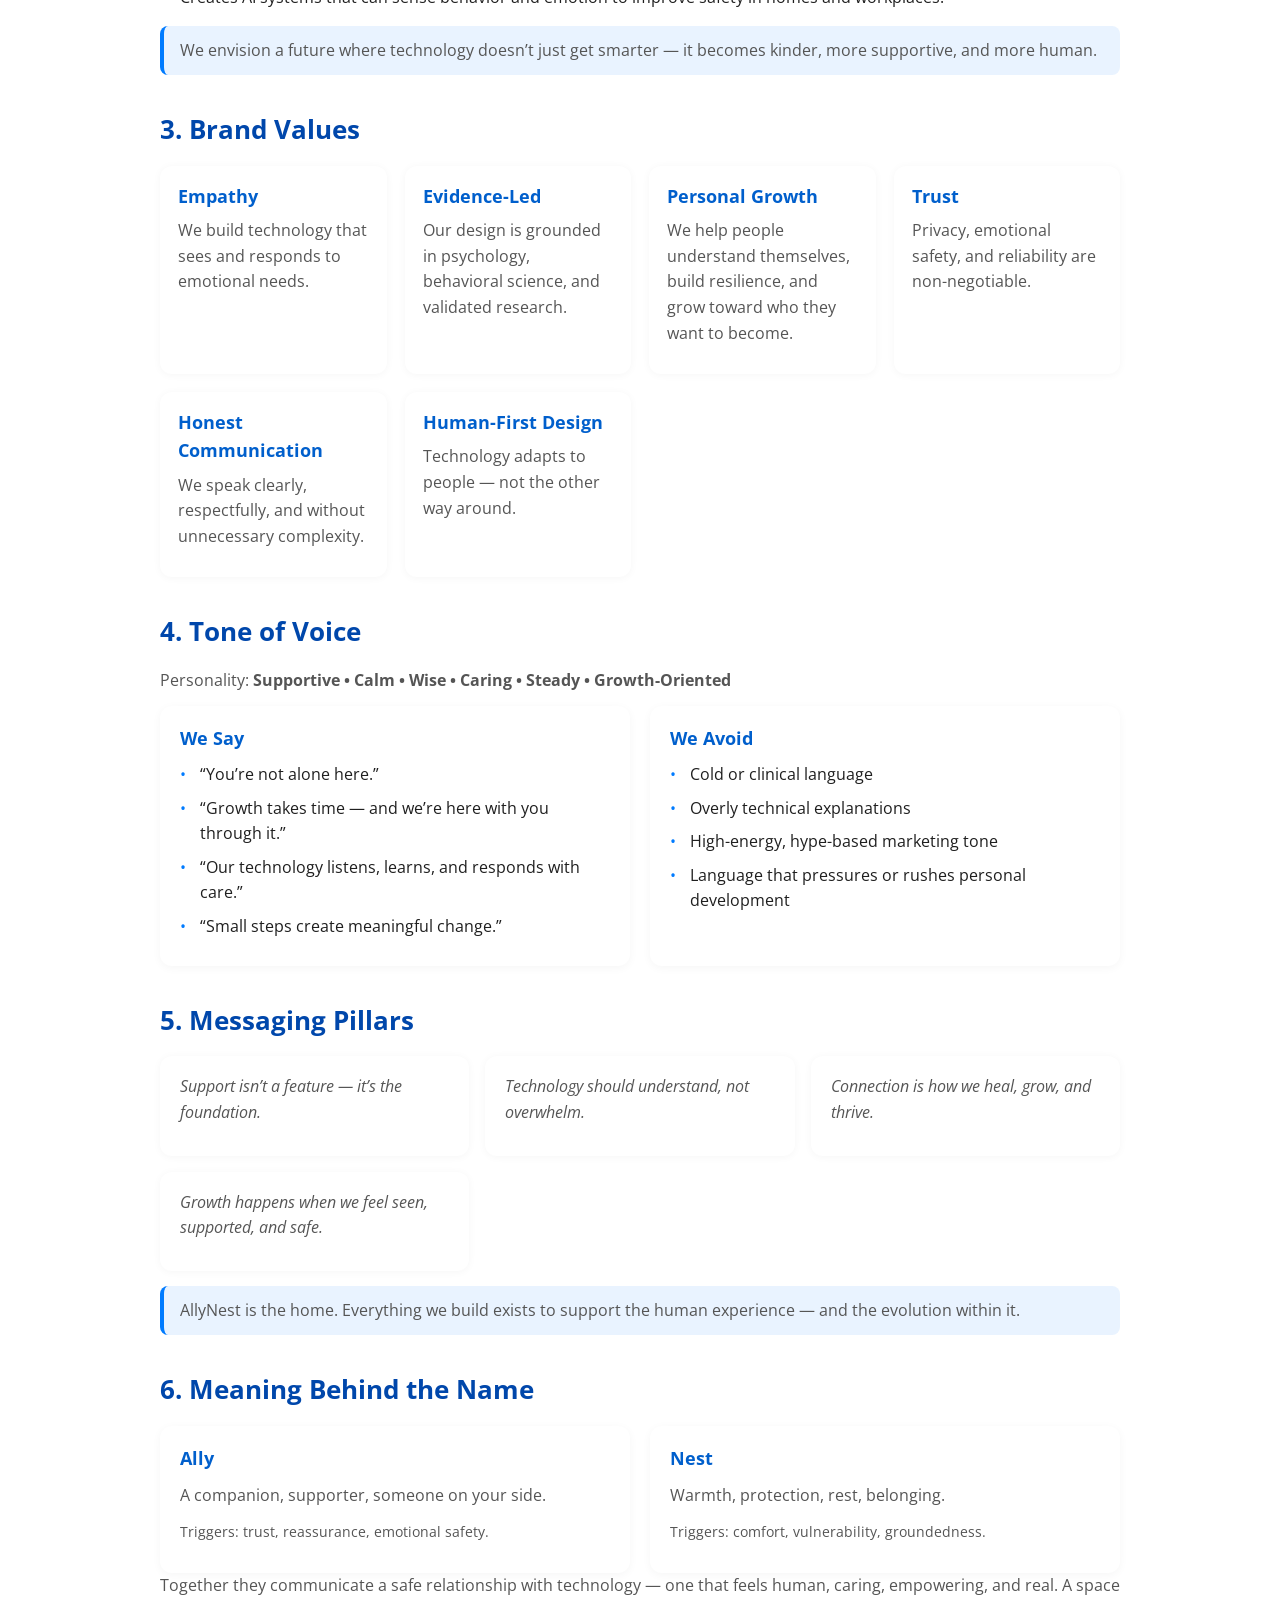
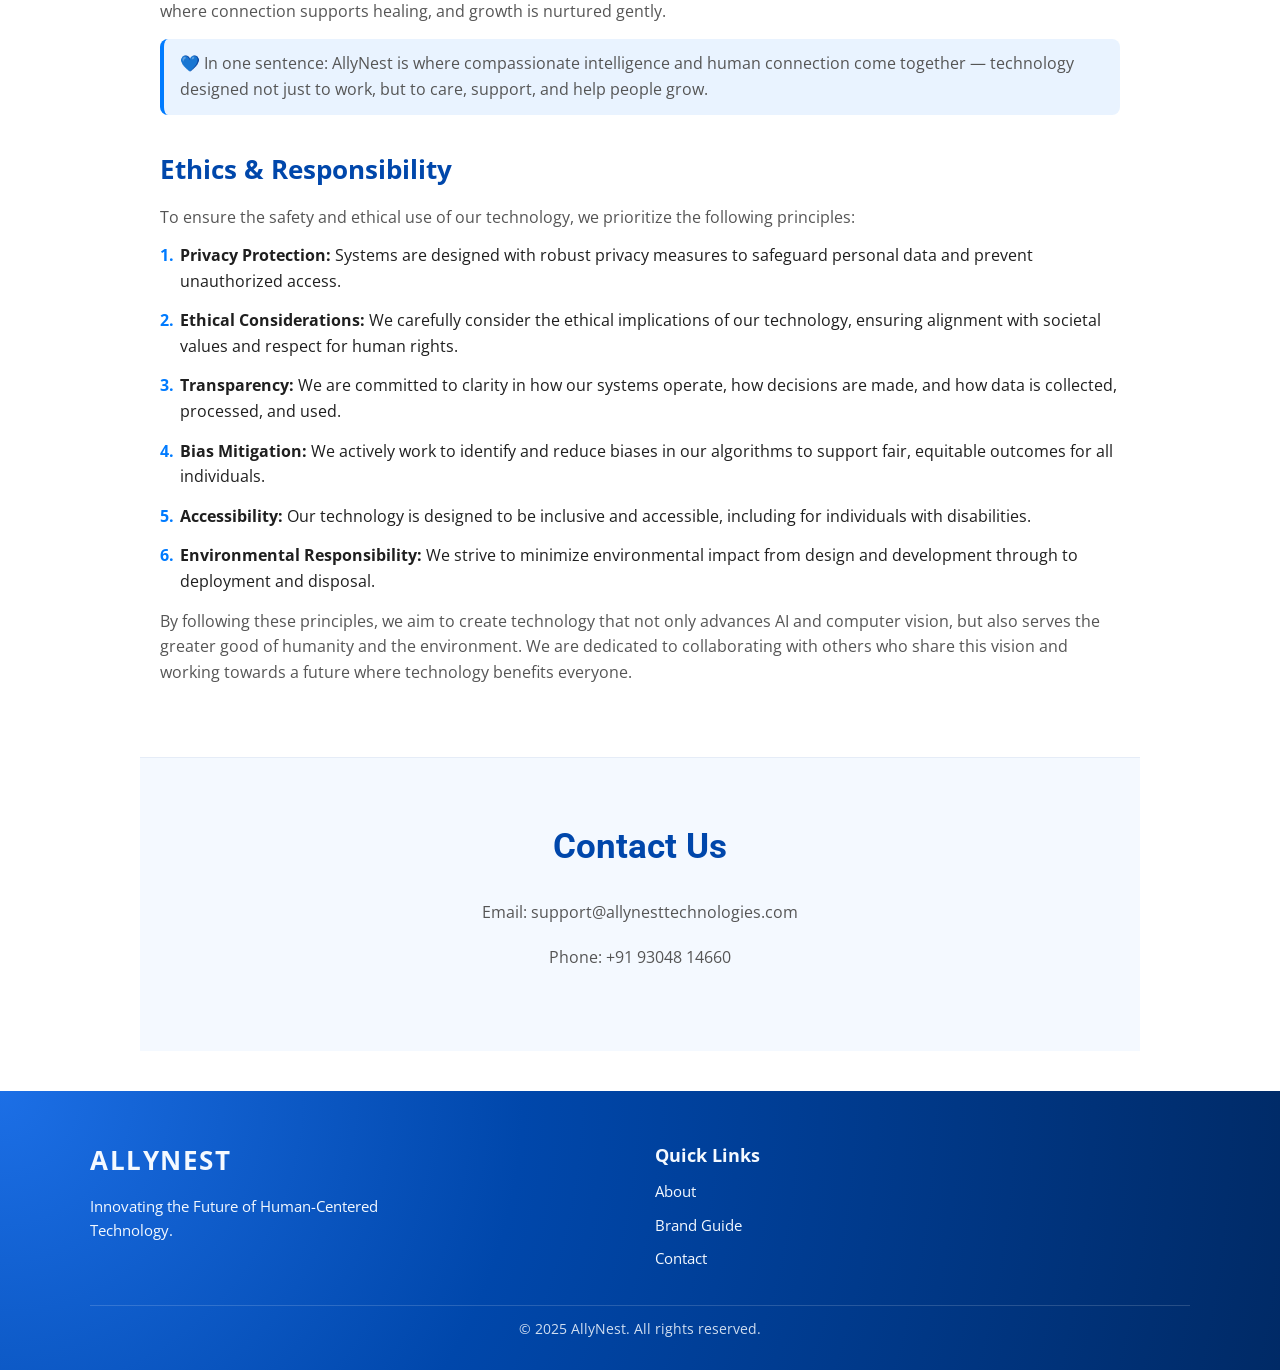
==== commit def301cd: "Removing full stop." ====
--- a/index.html
+++ b/index.html
@@ -168,7 +168,7 @@
     <!-- Hero Text -->
     <div class="hero-content">
       <h1>Innovating the Future</h1>
-      <p>Building human-centered AI & technology that understands, supports, and helps people grow..</p>
+      <p>Building human-centered AI & technology that understands, supports, and helps people grow.</p>
       <a href="#contact" class="hero-btn">Get in Touch</a>
     </div>
   </section>
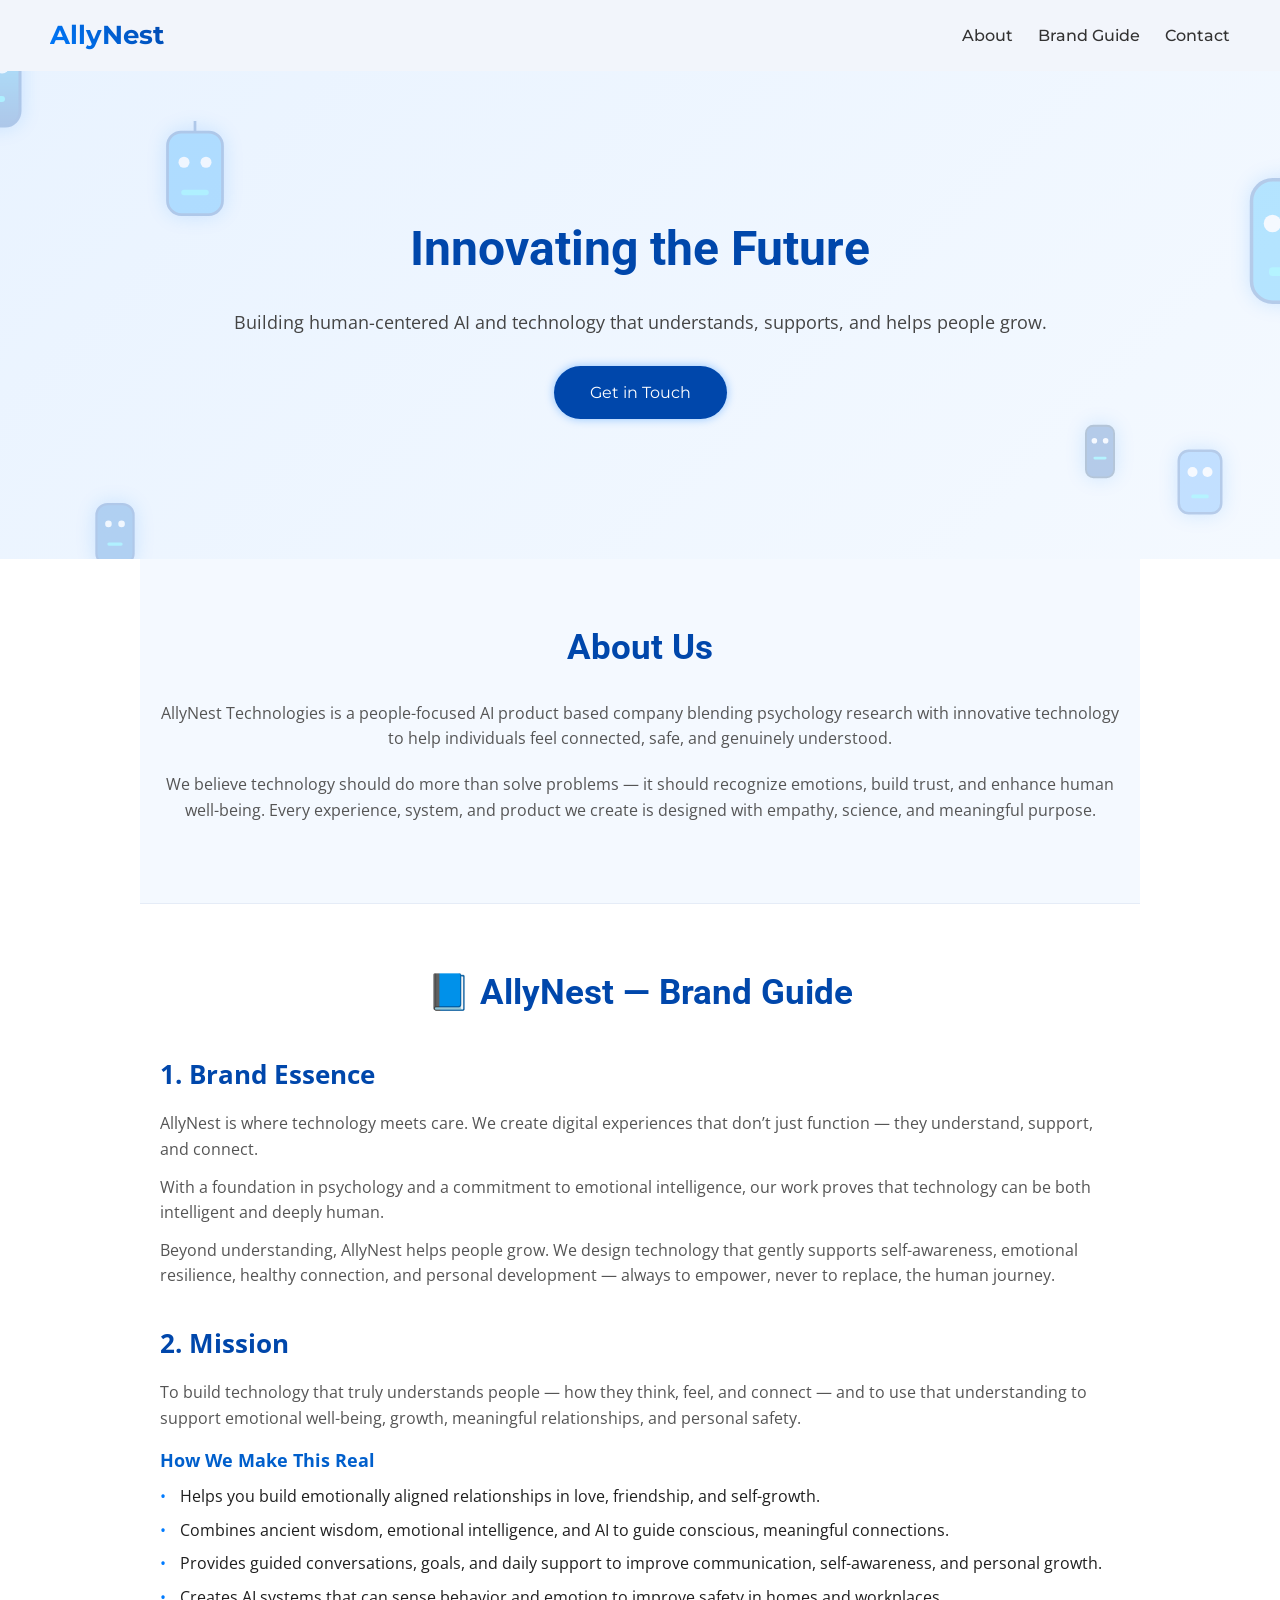
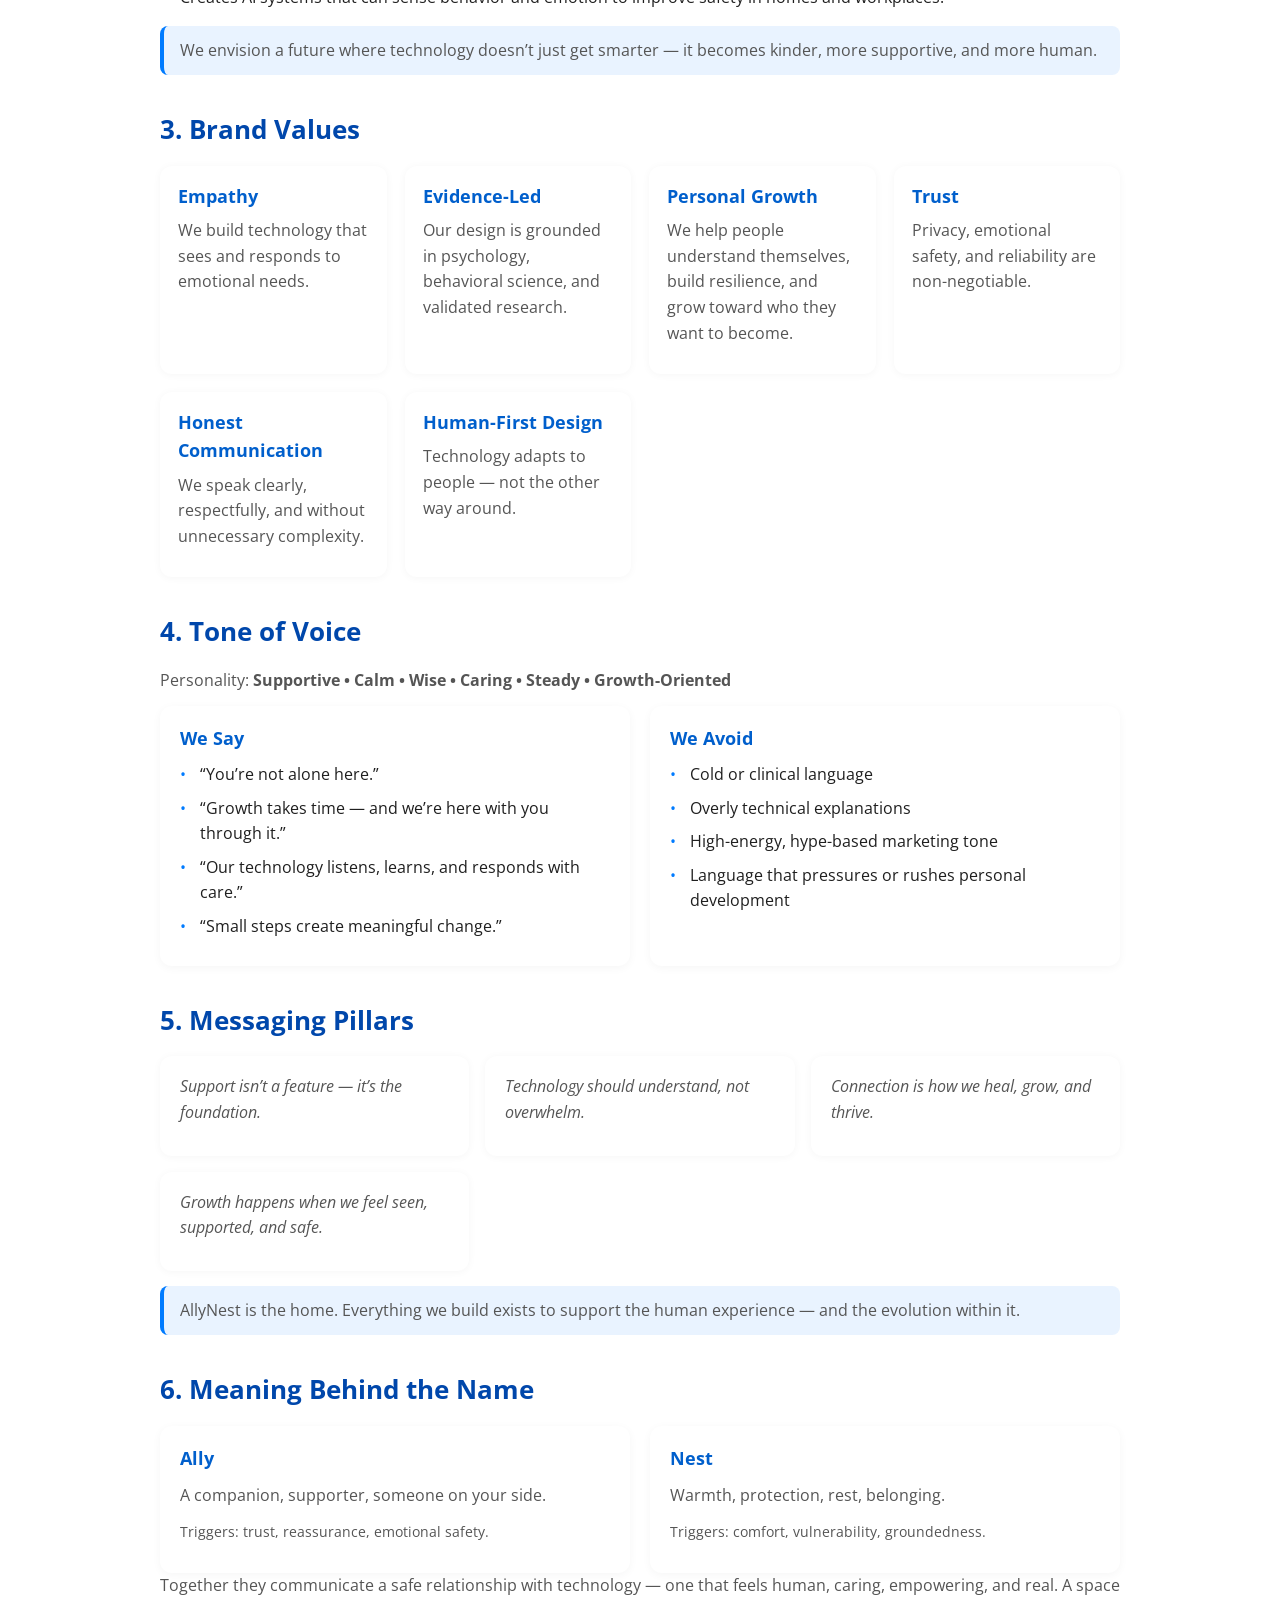
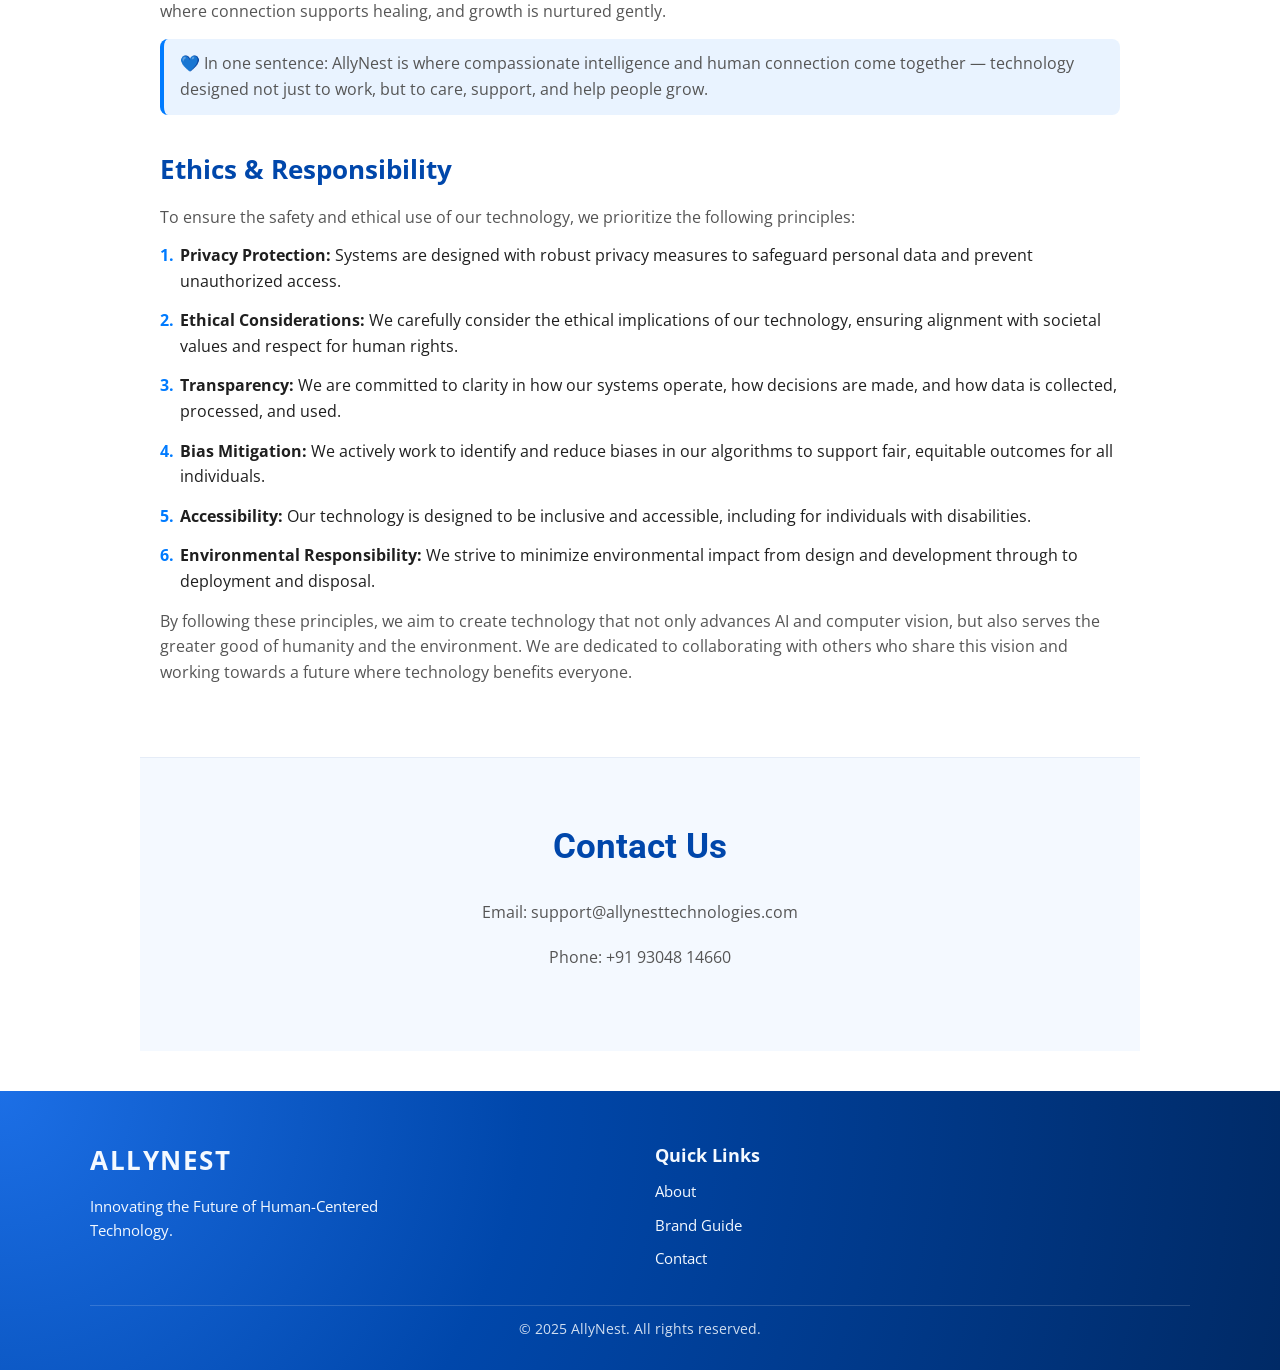
==== commit af389127: "testing" ====
--- a/index.html
+++ b/index.html
@@ -15,12 +15,12 @@
     name="description"
     content="AllyNest Technologies is a human-centered AI company blending psychology and emotional intelligence to build ethical, empathetic technology that supports connection, trust, well-being, and personal growth."
   />
-
-  <!-- Canonical URL -->
-  <link rel="canonical" href="https://allynesttechnologies.com/" />
-
   <!-- Robots -->
   <meta name="robots" content="index, follow" />
+
+  <!-- Canonical URL -->
+  <link rel="canonical" href="https://www.allynesttechnologies.com/" />
+
 
   <!-- ✅ ORGANIZATION + LOGO STRUCTURED DATA (CRITICAL FOR GOOGLE LOGO) -->
   <script type="application/ld+json">
@@ -28,8 +28,8 @@
     "@context": "https://schema.org",
     "@type": "Organization",
     "name": "AllyNest Technologies",
-    "url": "https://allynesttechnologies.com/",
-    "logo": "https://allynesttechnologies.com/assets/allynest-logo-192.png",
+    "url": "https://www.allynesttechnologies.com/",
+    "logo": "https://www.allynesttechnologies.com/assets/allynest-logo-192.png",
     "image": "https://allynesttechnologies.com/assets/allynest-logo-192.png",
     "description": "AllyNest Technologies is a human-centered AI company blending psychology and emotional intelligence to build ethical, empathetic technology that supports connection, trust, well-being, and personal growth.",
     "contactPoint": [{
@@ -42,29 +42,29 @@
   }
   </script>
 
+  
+  <!-- Open Graph (Social + Google reinforcement) -->
+  <meta property="og:type" content="website" />
+  <meta property="og:title" content="AllyNest Technologies | Human-Centered AI" />
+  <meta
+  property="og:description"
+  content="Human-centered AI powered by psychology and emotional intelligence—designed to support trust, well-being, connection, and personal growth."
+  />
+  <meta property="og:url" content="https://allynesttechnologies.com/" />
+  <meta property="og:image" content="https://allynesttechnologies.com/assets/allynest-logo-192.png" />
+  
+  <!-- Twitter Card -->
+  <meta name="twitter:card" content="summary_large_image" />
+  <meta name="twitter:title" content="AllyNest Technologies | Human-Centered AI" />
+  <meta
+  name="twitter:description"
+  content="Psychology-driven, emotionally intelligent AI built to support human connection, safety, and growth."
+  />
+  <meta name="twitter:image" content="https://allynesttechnologies.com/assets/allynest-logo-192.png" />
   <!-- Favicon / App Icons -->
   <link rel="icon" type="image/png" sizes="32x32" href="/assets/allynest-logo-192.png" />
   <link rel="icon" type="image/png" sizes="192x192" href="/assets/allynest-logo-192.png" />
   <link rel="apple-touch-icon" href="/assets/allynest-logo-192.png" />
-
-  <!-- Open Graph (Social + Google reinforcement) -->
-  <meta property="og:type" content="website" />
-  <meta property="og:title" content="AllyNest Technologies | Human-Centered AI" />
-  <meta
-    property="og:description"
-    content="Human-centered AI powered by psychology and emotional intelligence—designed to support trust, well-being, connection, and personal growth."
-  />
-  <meta property="og:url" content="https://allynesttechnologies.com/" />
-  <meta property="og:image" content="https://allynesttechnologies.com/assets/allynest-logo-192.png" />
-
-  <!-- Twitter Card -->
-  <meta name="twitter:card" content="summary_large_image" />
-  <meta name="twitter:title" content="AllyNest Technologies | Human-Centered AI" />
-  <meta
-    name="twitter:description"
-    content="Psychology-driven, emotionally intelligent AI built to support human connection, safety, and growth."
-  />
-  <meta name="twitter:image" content="https://allynesttechnologies.com/assets/allynest-logo-192.png" />
 
   <!-- Fonts & CSS -->
   <link rel="stylesheet" href="allynest.css" />
@@ -168,7 +168,7 @@
     <!-- Hero Text -->
     <div class="hero-content">
       <h1>Innovating the Future</h1>
-      <p>Building human-centered AI & technology that understands, supports, and helps people grow.</p>
+      <p>Building human-centered AI and technology that understands, supports, and helps people grow.</p>
       <a href="#contact" class="hero-btn">Get in Touch</a>
     </div>
   </section>
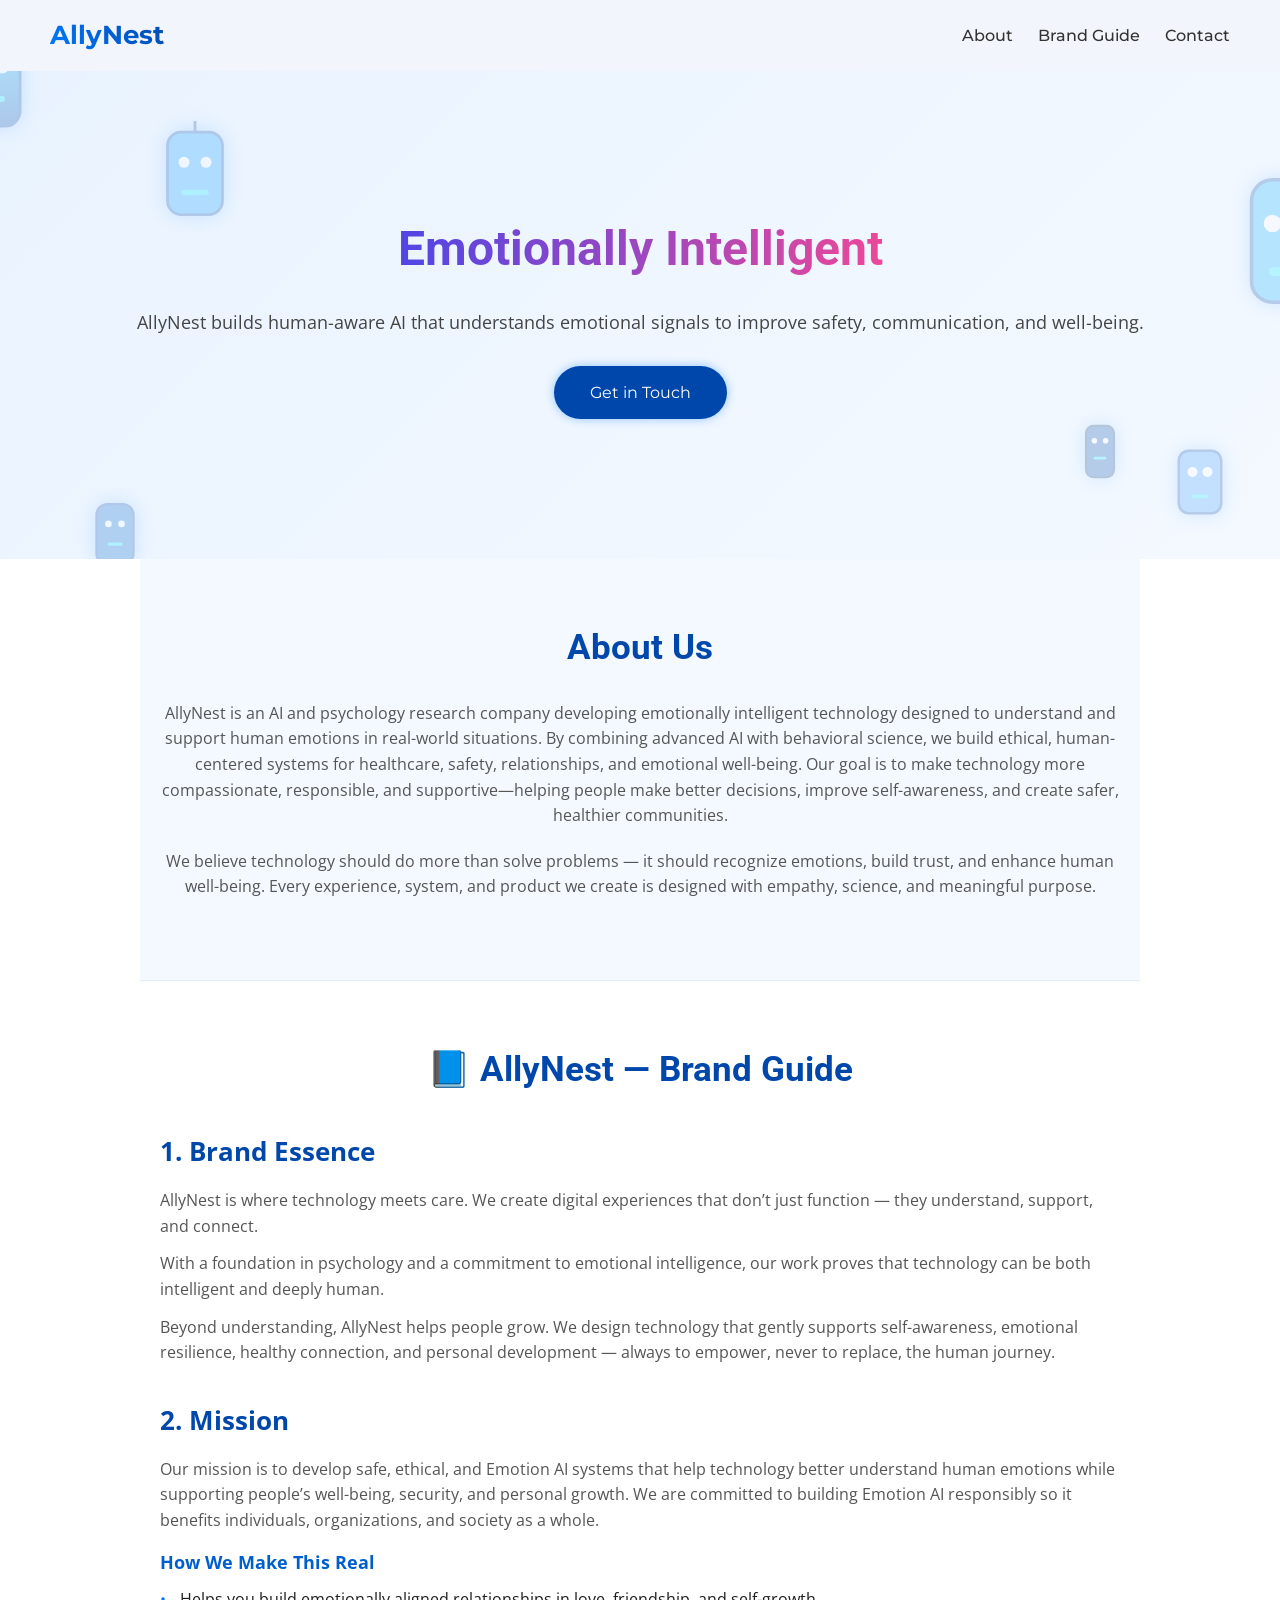
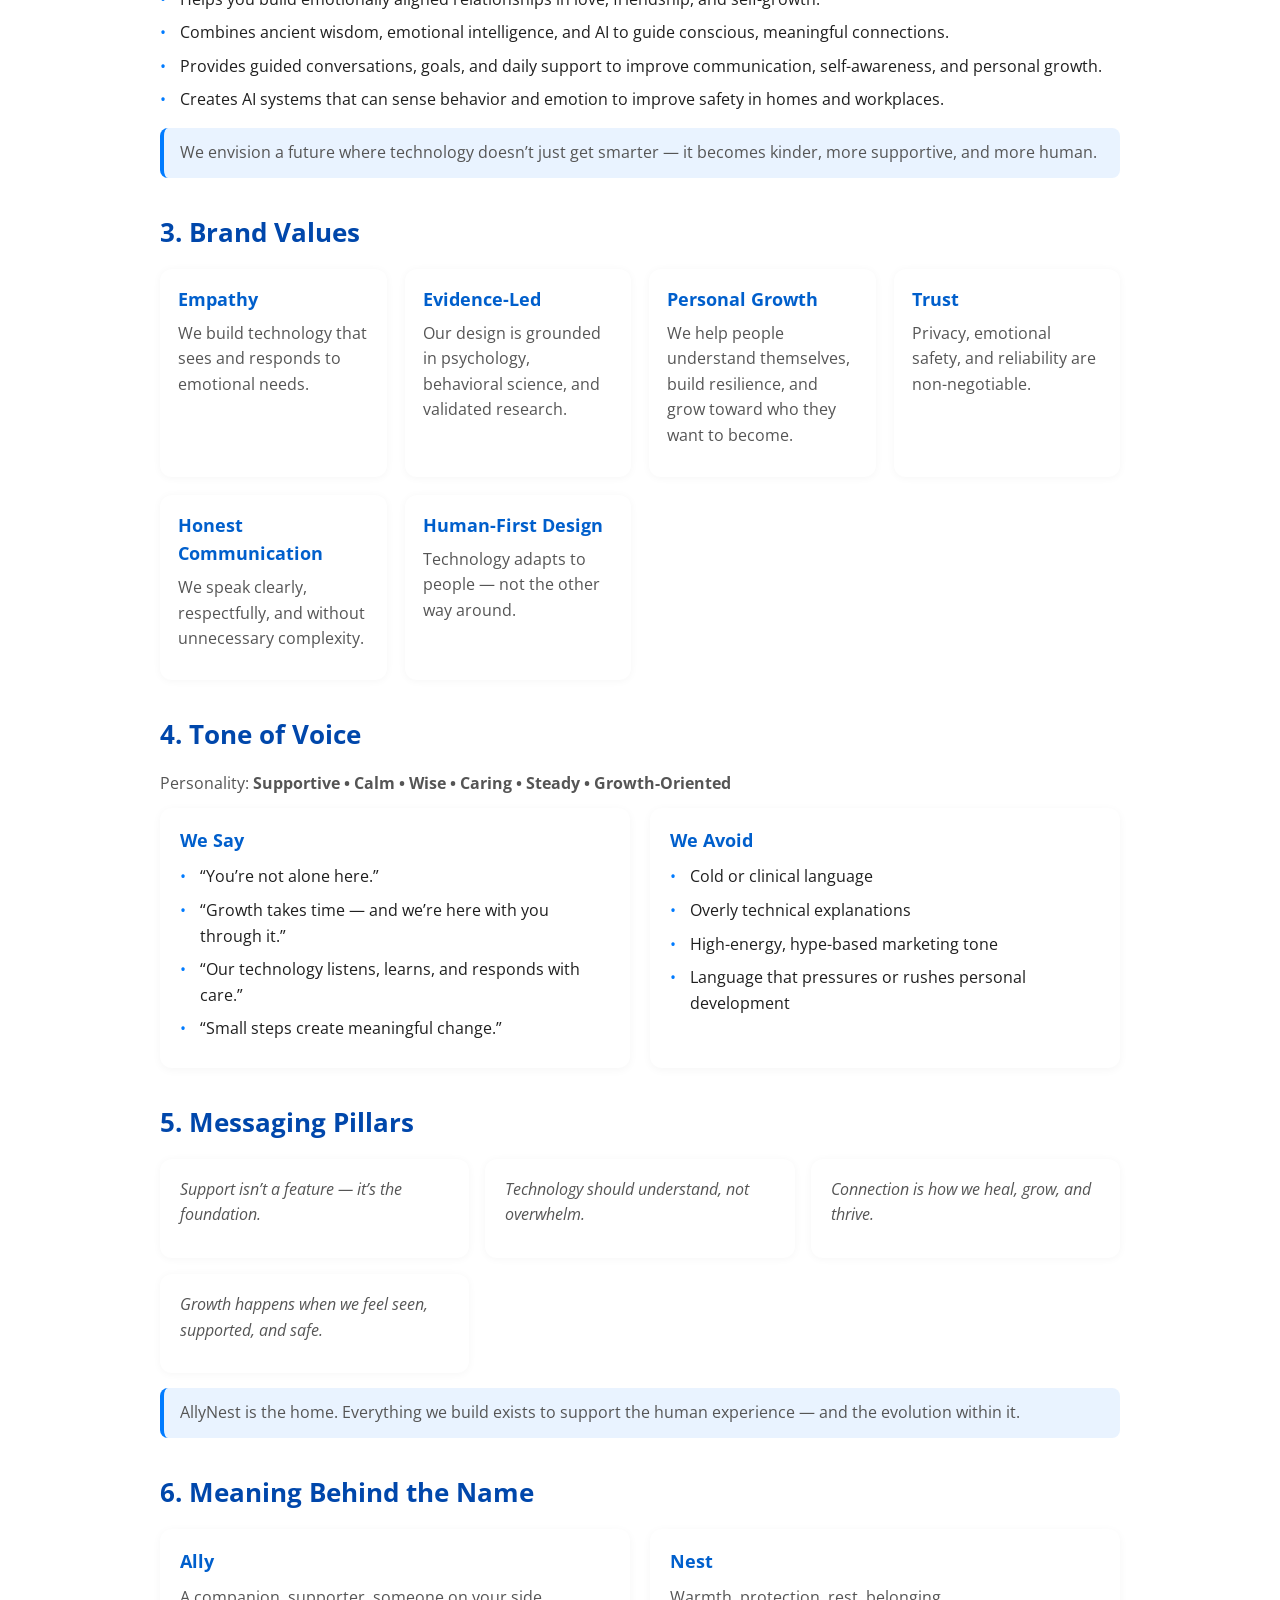
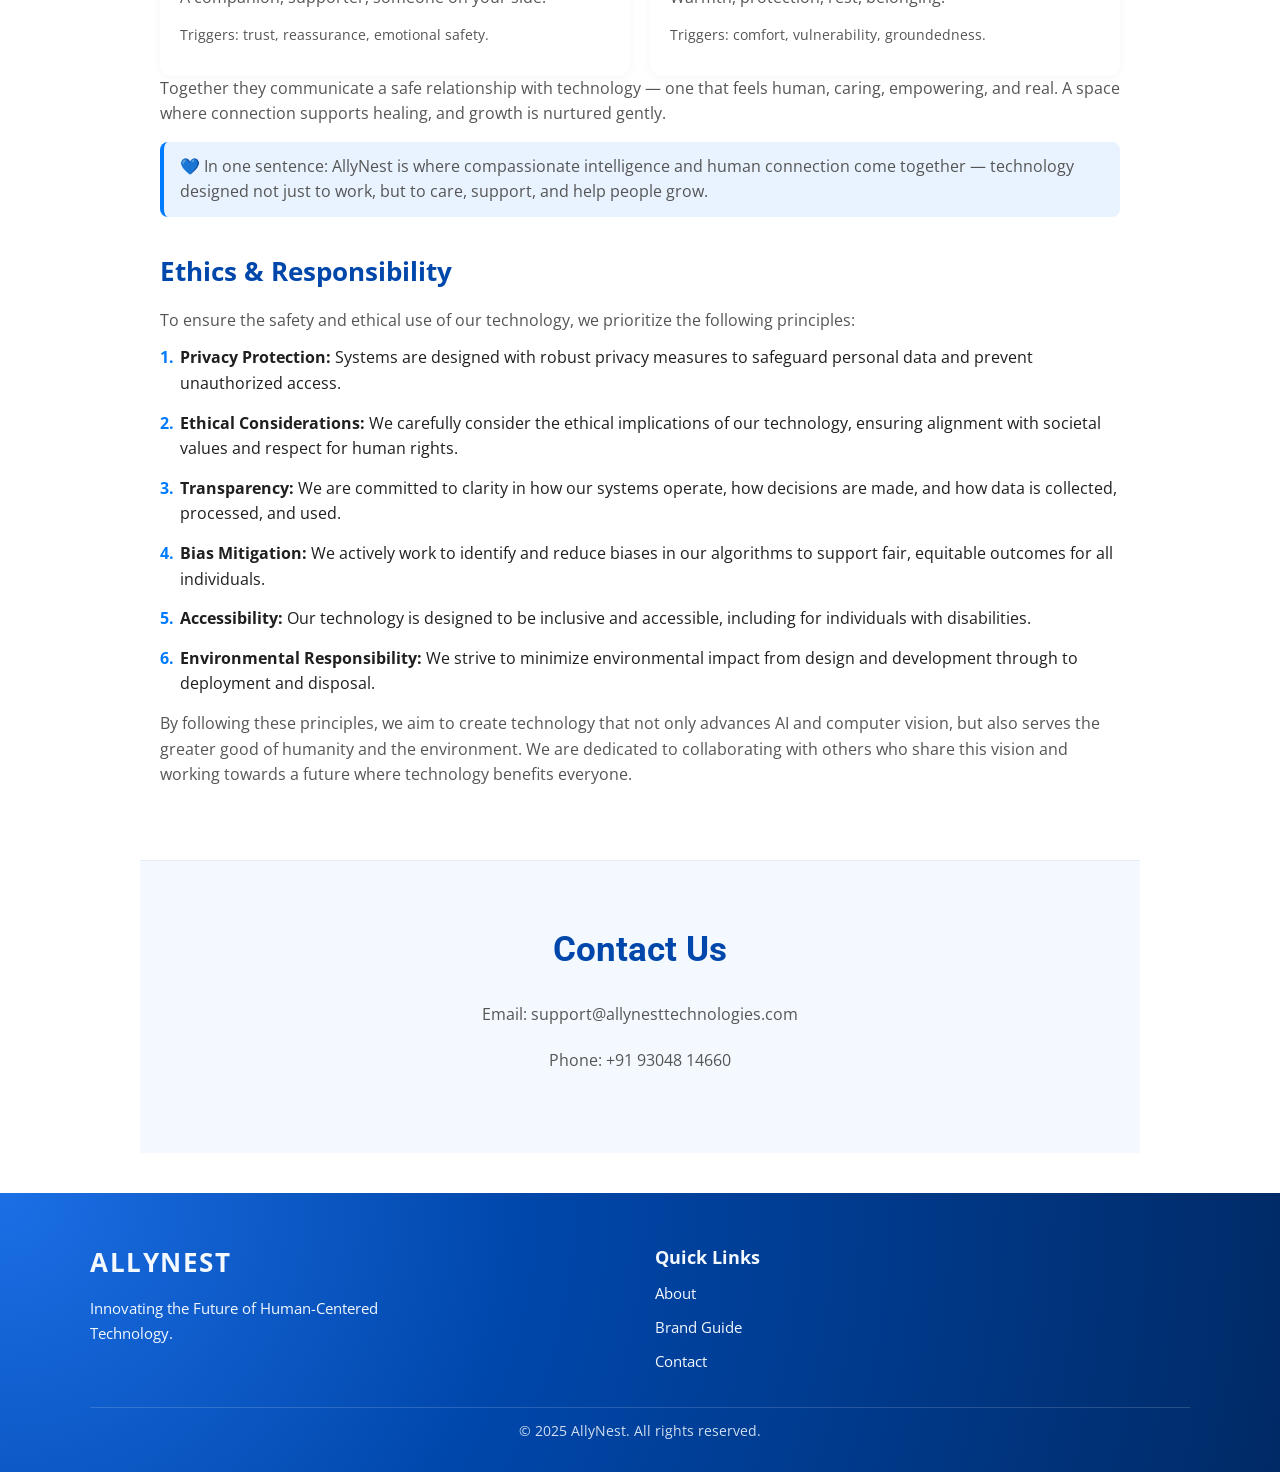
==== commit 5e62f995: "add latest info" ====
--- a/index.html
+++ b/index.html
@@ -167,17 +167,30 @@
 
     <!-- Hero Text -->
     <div class="hero-content">
-      <h1>Innovating the Future</h1>
-      <p>Building human-centered AI and technology that understands, supports, and helps people grow.</p>
+      <!-- <h1>Innovating the Future</h1> -->
+      <!-- <p>Building human-centered AI and technology that understands, supports, and helps people grow.</p> -->
+      <h1>
+        <span class="gradient-text">Emotionally Intelligent</span><br>
+        
+      </h1>
+      <p>
+        AllyNest builds human-aware AI that understands emotional signals to
+        improve safety, communication, and well-being.
+      </p>
       <a href="#contact" class="hero-btn">Get in Touch</a>
     </div>
+
+
   </section>
 
   <!-- About Section -->
   <section class="section" id="about">
     <h2>About Us</h2>
     <p>
-      AllyNest Technologies is a people-focused AI product based company blending psychology research with innovative technology to help individuals feel connected, safe, and genuinely understood.
+      <!-- AllyNest Technologies is a people-focused AI product based company blending psychology research with innovative technology to help individuals feel connected, safe, and genuinely understood. -->
+    
+    AllyNest is an AI and psychology research company developing emotionally intelligent technology designed to understand and support human emotions in real-world situations. By combining advanced AI with behavioral science, we build ethical, human-centered systems for healthcare, safety, relationships, and emotional well-being. Our goal is to make technology more compassionate, responsible, and supportive—helping people make better decisions, improve self-awareness, and create safer, healthier communities.
+
     </p>
     <p>
       We believe technology should do more than solve problems — it should recognize emotions, build trust, and enhance human well-being. Every experience, system, and product we create is designed with empathy, science, and meaningful purpose.
@@ -206,7 +219,7 @@
     <div class="brand-block">
       <h3>2. Mission</h3>
       <p>
-        To build technology that truly understands people — how they think, feel, and connect — and to use that understanding to support emotional well-being, growth, meaningful relationships, and personal safety.
+       Our mission is to develop safe, ethical, and Emotion AI systems that help technology better understand human emotions while supporting people’s well-being, security, and personal growth. We are committed to building Emotion AI responsibly so it benefits individuals, organizations, and society as a whole.
       </p>
       <h4 class="inline-heading">How We Make This Real</h4>
       <ul class="pillars-list">
--- a/allynest.css
+++ b/allynest.css
@@ -5,7 +5,11 @@
   box-sizing: border-box;
   scroll-behavior: smooth;
 }
-
+.gradient-text{
+  background:linear-gradient(90deg,#4f46e5,#ec4899);
+  -webkit-background-clip:text;
+  -webkit-text-fill-color:transparent;
+}
 body {
   font-family: "Open Sans", sans-serif;
   line-height: 1.6;
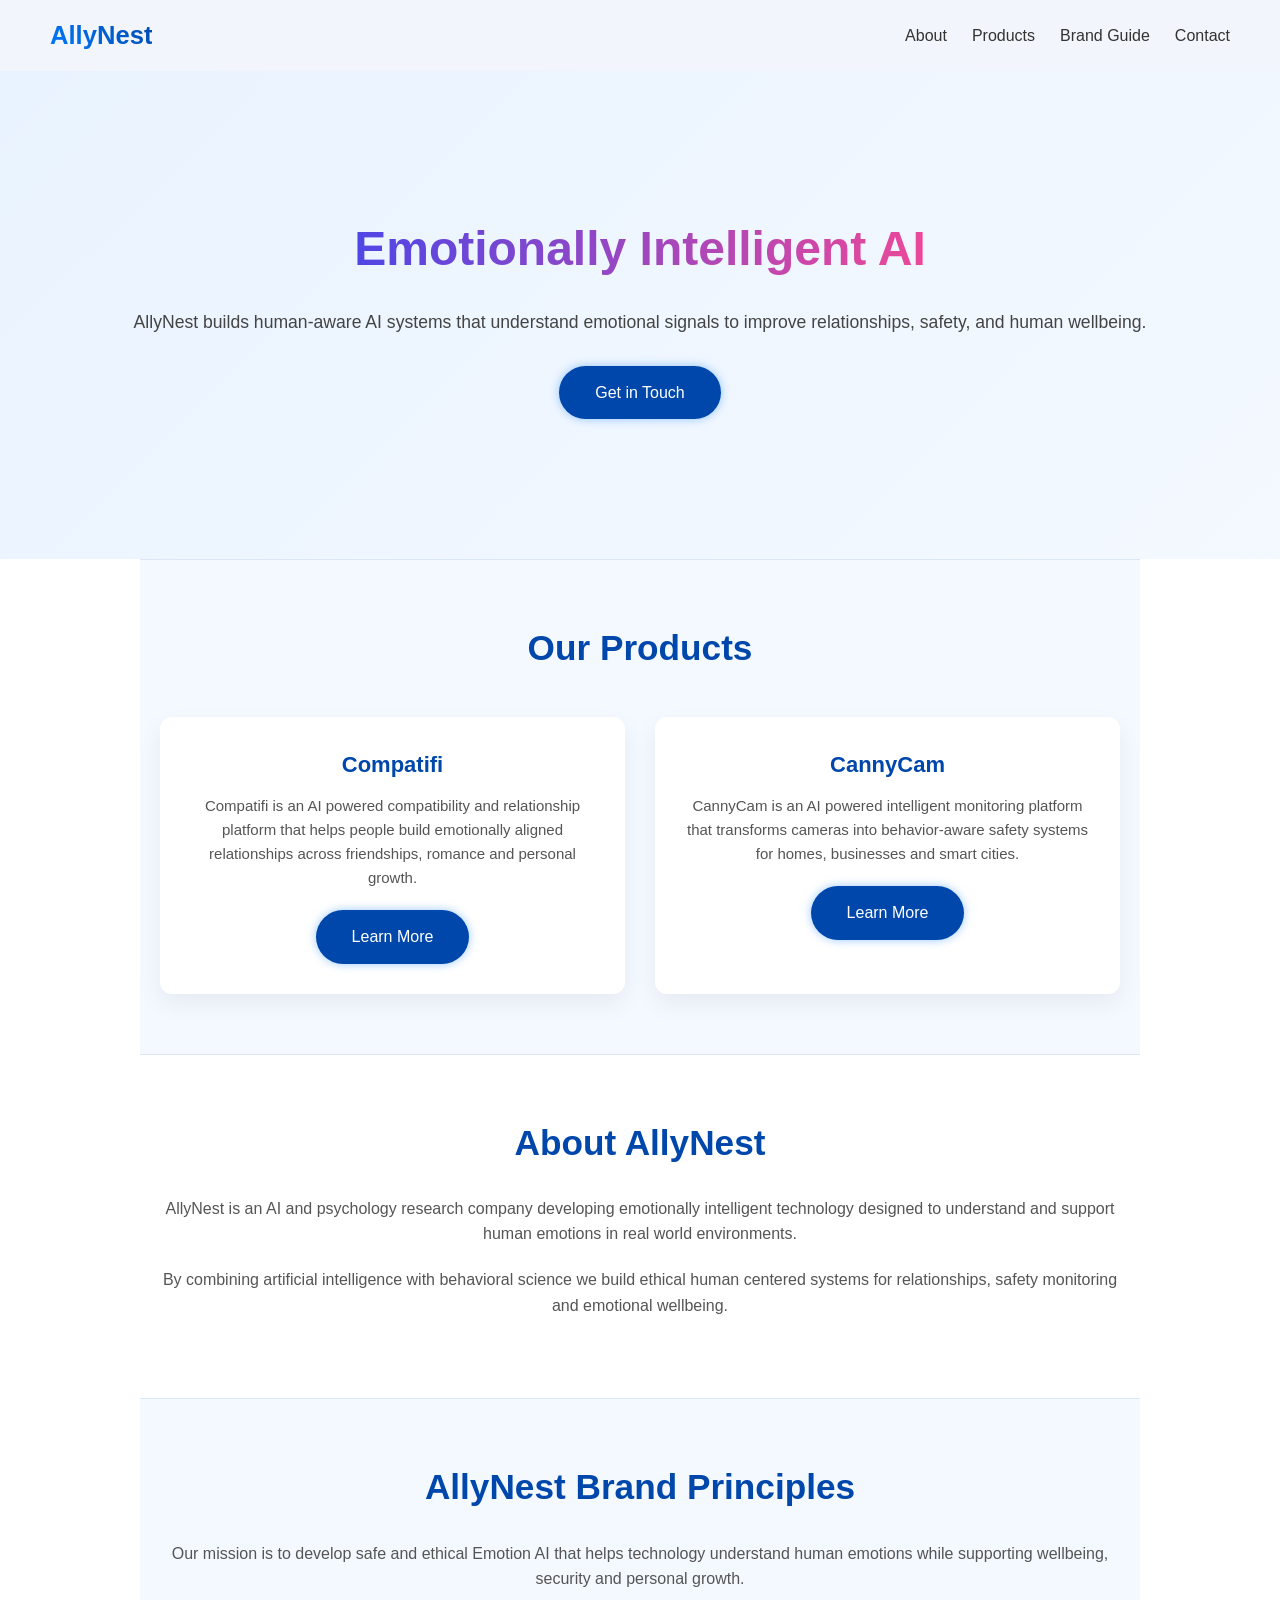
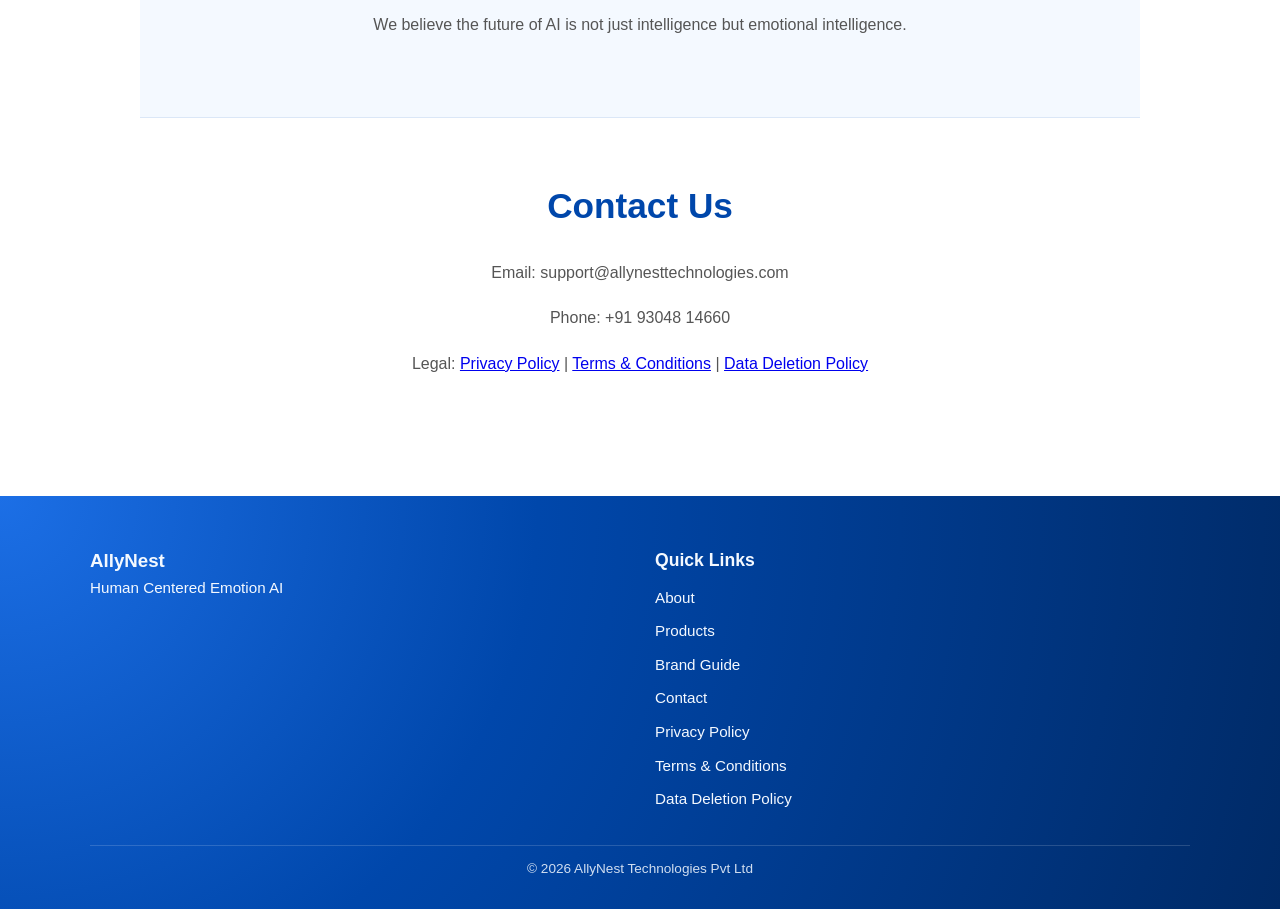
==== commit 257a2858: "add legel and product" ====
--- a/index.html
+++ b/index.html
@@ -1,407 +1,290 @@
 <!DOCTYPE html>
 <html lang="en">
 
-
-
 <head>
-  <meta charset="UTF-8" />
-  <meta name="viewport" content="width=device-width, initial-scale=1.0" />
-
-  <!-- Page Title -->
-  <title>AllyNest Technologies | Human-Centered AI & Emotional Intelligence</title>
-
-  <!-- Google Search Intro / Meta Description -->
-  <meta
-    name="description"
-    content="AllyNest Technologies is a human-centered AI company blending psychology and emotional intelligence to build ethical, empathetic technology that supports connection, trust, well-being, and personal growth."
-  />
-  <!-- Robots -->
-  <meta name="robots" content="index, follow" />
-
-  <!-- Canonical URL -->
-  <link rel="canonical" href="https://www.allynesttechnologies.com/" />
-
-
-  <!-- ✅ ORGANIZATION + LOGO STRUCTURED DATA (CRITICAL FOR GOOGLE LOGO) -->
-  <script type="application/ld+json">
+
+<meta charset="UTF-8">
+<meta name="viewport" content="width=device-width, initial-scale=1.0">
+
+<title>AllyNest Technologies | Human-Centered Emotion AI</title>
+
+<meta name="description"
+content="AllyNest Technologies builds emotionally intelligent AI systems designed to support relationships, communication, safety, and human well-being.">
+
+<meta name="robots" content="index, follow">
+
+<link rel="canonical" href="https://www.allynesttechnologies.com/">
+
+<!-- ================= SEO STRUCTURED DATA ================= -->
+
+<script type="application/ld+json">
+{
+ "@context":"https://schema.org",
+ "@type":"Organization",
+ "name":"AllyNest Technologies",
+ "url":"https://www.allynesttechnologies.com",
+ "logo":"https://www.allynesttechnologies.com/assets/allynest-logo-192.png",
+ "description":"Human-centered AI company developing emotionally intelligent technology.",
+ "contactPoint":[
   {
-    "@context": "https://schema.org",
-    "@type": "Organization",
-    "name": "AllyNest Technologies",
-    "url": "https://www.allynesttechnologies.com/",
-    "logo": "https://www.allynesttechnologies.com/assets/allynest-logo-192.png",
-    "image": "https://allynesttechnologies.com/assets/allynest-logo-192.png",
-    "description": "AllyNest Technologies is a human-centered AI company blending psychology and emotional intelligence to build ethical, empathetic technology that supports connection, trust, well-being, and personal growth.",
-    "contactPoint": [{
-      "@type": "ContactPoint",
-      "telephone": "+91 93048 14660",
-      "contactType": "customer support",
-      "areaServed": "IN",
-      "availableLanguage": ["en"]
-    }]
+   "@type":"ContactPoint",
+   "telephone":"+91 9304814660",
+   "contactType":"customer support",
+   "areaServed":"IN",
+   "availableLanguage":["English"]
   }
-  </script>
-
-  
-  <!-- Open Graph (Social + Google reinforcement) -->
-  <meta property="og:type" content="website" />
-  <meta property="og:title" content="AllyNest Technologies | Human-Centered AI" />
-  <meta
-  property="og:description"
-  content="Human-centered AI powered by psychology and emotional intelligence—designed to support trust, well-being, connection, and personal growth."
-  />
-  <meta property="og:url" content="https://allynesttechnologies.com/" />
-  <meta property="og:image" content="https://allynesttechnologies.com/assets/allynest-logo-192.png" />
-  
-  <!-- Twitter Card -->
-  <meta name="twitter:card" content="summary_large_image" />
-  <meta name="twitter:title" content="AllyNest Technologies | Human-Centered AI" />
-  <meta
-  name="twitter:description"
-  content="Psychology-driven, emotionally intelligent AI built to support human connection, safety, and growth."
-  />
-  <meta name="twitter:image" content="https://allynesttechnologies.com/assets/allynest-logo-192.png" />
-  <!-- Favicon / App Icons -->
-  <link rel="icon" type="image/png" sizes="32x32" href="/assets/allynest-logo-192.png" />
-  <link rel="icon" type="image/png" sizes="192x192" href="/assets/allynest-logo-192.png" />
-  <link rel="apple-touch-icon" href="/assets/allynest-logo-192.png" />
-
-  <!-- Fonts & CSS -->
-  <link rel="stylesheet" href="allynest.css" />
-  <link
-    href="https://fonts.googleapis.com/css2?family=Montserrat:wght@500;700&family=Open+Sans:wght@400;600&family=Roboto:wght@700&display=swap"
-    rel="stylesheet"
-  />
+ ],
+ "makesOffer":[
+  {
+   "@type":"Product",
+   "name":"Compatifi",
+   "description":"Emotionally intelligent compatibility and relationship AI platform."
+  },
+  {
+   "@type":"Product",
+   "name":"CannyCam",
+   "description":"AI powered intelligent monitoring and safety platform."
+  }
+ ]
+}
+</script>
+
+<!-- ================= SOCIAL META ================= -->
+
+<meta property="og:type" content="website">
+<meta property="og:title" content="AllyNest Technologies | Emotionally Intelligent AI">
+<meta property="og:description"
+content="AI powered by psychology and emotional intelligence to support connection, safety and human wellbeing.">
+<meta property="og:image"
+content="https://allynesttechnologies.com/assets/allynest-logo-192.png">
+<meta property="og:url"
+content="https://allynesttechnologies.com">
+
+<meta name="twitter:card" content="summary_large_image">
+<meta name="twitter:title" content="AllyNest Technologies">
+<meta name="twitter:description"
+content="Human centered emotion AI technology.">
+<meta name="twitter:image"
+content="https://allynesttechnologies.com/assets/allynest-logo-192.png">
+
+<link rel="icon" href="/assets/allynest-logo-192.png">
+
+<link rel="stylesheet" href="allynest.css">
+
 </head>
 
-
-
-
-
-
-
 <body>
-  <!-- Header / Navbar -->
-  <header class="navbar">
-    <div class="logo">
-      AllyNest 
-    </div>
-
-    <button class="menu-toggle" aria-expanded="false" aria-controls="nav-list">
-      &#9776;
-    </button>
-
-    <ul class="nav-links" id="nav-list">
-      <li><a href="#about">About</a></li>
-      <!-- <li><a href="#ethics">Ethics</a></li> -->
-      <li><a href="#brand-guide">Brand Guide</a></li>
-      <li><a href="#contact">Contact</a></li>
-    </ul>
-  </header>
-
-  <!-- Hero Section -->
-  <section class="hero">
-    <!-- Floating AI Robot Heads -->
-    <div class="robot robot1">
-      <svg width="100" height="120" viewBox="0 0 64 80" xmlns="http://www.w3.org/2000/svg">
-        <defs>
-          <linearGradient id="grad1" x1="0%" y1="0%" x2="0%" y2="100%">
-            <stop offset="0%" style="stop-color:#00bfff;stop-opacity:1" />
-            <stop offset="100%" style="stop-color:#0047ab;stop-opacity:1" />
-          </linearGradient>
-        </defs>
-        <rect x="12" y="10" width="40" height="60" rx="10" ry="10" fill="url(#grad1)" stroke="#0047ab" stroke-width="2"/>
-        <circle cx="24" cy="30" r="5" fill="#fff"/>
-        <circle cx="40" cy="30" r="5" fill="#fff"/>
-        <rect x="22" y="50" width="20" height="4" rx="2" fill="#00e5ff"/>
-        <line x1="32" y1="0" x2="32" y2="10" stroke="#0047ab" stroke-width="2"/>
-      </svg>
-    </div>
-
-    <div class="robot robot2">
-      <svg width="80" height="100" viewBox="0 0 64 80" xmlns="http://www.w3.org/2000/svg">
-        <rect x="15" y="15" width="34" height="50" rx="8" ry="8" fill="#3399ff" stroke="#0047ab" stroke-width="2"/>
-        <circle cx="26" cy="32" r="4" fill="#fff"/>
-        <circle cx="38" cy="32" r="4" fill="#fff"/>
-        <rect x="25" y="50" width="14" height="3" rx="1.5" fill="#00e5ff"/>
-      </svg>
-    </div>
-
-    <div class="robot robot3">
-      <svg width="120" height="140" viewBox="0 0 64 80" xmlns="http://www.w3.org/2000/svg">
-        <rect x="10" y="5" width="44" height="70" rx="12" ry="12" fill="#00aaff" stroke="#0047ab" stroke-width="2"/>
-        <circle cx="22" cy="30" r="5" fill="#fff"/>
-        <circle cx="42" cy="30" r="5" fill="#fff"/>
-        <rect x="20" y="55" width="24" height="5" rx="2" fill="#00e5ff"/>
-        <line x1="32" y1="0" x2="32" y2="8" stroke="#0047ab" stroke-width="2"/>
-      </svg>
-    </div>
-
-    <div class="robot robot4">
-      <svg width="70" height="90" viewBox="0 0 64 80" xmlns="http://www.w3.org/2000/svg">
-        <rect x="15" y="10" width="34" height="55" rx="10" ry="10" fill="#0066cc" stroke="#0047ab" stroke-width="2"/>
-        <circle cx="26" cy="28" r="3" fill="#fff"/>
-        <circle cx="38" cy="28" r="3" fill="#fff"/>
-        <rect x="25" y="45" width="14" height="3" rx="1.5" fill="#00e5ff"/>
-      </svg>
-    </div>
-
-    <div class="robot robot5">
-      <svg width="90" height="110" viewBox="0 0 64 80" xmlns="http://www.w3.org/2000/svg">
-        <rect x="12" y="8" width="40" height="60" rx="10" ry="10" fill="#0099ff" stroke="#0047ab" stroke-width="2"/>
-        <circle cx="24" cy="30" r="4" fill="#fff"/>
-        <circle cx="40" cy="30" r="4" fill="#fff"/>
-        <rect x="22" y="50" width="20" height="4" rx="2" fill="#00e5ff"/>
-        <line x1="32" y1="0" x2="32" y2="8" stroke="#0047ab" stroke-width="2"/>
-      </svg>
-    </div>
-
-    <div class="robot robot6">
-      <svg width="60" height="80" viewBox="0 0 64 80" xmlns="http://www.w3.org/2000/svg">
-        <rect x="17" y="12" width="30" height="55" rx="8" ry="8" fill="#0047ab" stroke="#003366" stroke-width="2"/>
-        <circle cx="26" cy="28" r="3" fill="#fff"/>
-        <circle cx="38" cy="28" r="3" fill="#fff"/>
-        <rect x="25" y="45" width="14" height="3" rx="1.5" fill="#00e5ff"/>
-      </svg>
-    </div>
-
-    <!-- Hero Text -->
-    <div class="hero-content">
-      <!-- <h1>Innovating the Future</h1> -->
-      <!-- <p>Building human-centered AI and technology that understands, supports, and helps people grow.</p> -->
-      <h1>
-        <span class="gradient-text">Emotionally Intelligent</span><br>
-        
-      </h1>
-      <p>
-        AllyNest builds human-aware AI that understands emotional signals to
-        improve safety, communication, and well-being.
-      </p>
-      <a href="#contact" class="hero-btn">Get in Touch</a>
-    </div>
-
-
-  </section>
-
-  <!-- About Section -->
-  <section class="section" id="about">
-    <h2>About Us</h2>
-    <p>
-      <!-- AllyNest Technologies is a people-focused AI product based company blending psychology research with innovative technology to help individuals feel connected, safe, and genuinely understood. -->
-    
-    AllyNest is an AI and psychology research company developing emotionally intelligent technology designed to understand and support human emotions in real-world situations. By combining advanced AI with behavioral science, we build ethical, human-centered systems for healthcare, safety, relationships, and emotional well-being. Our goal is to make technology more compassionate, responsible, and supportive—helping people make better decisions, improve self-awareness, and create safer, healthier communities.
-
-    </p>
-    <p>
-      We believe technology should do more than solve problems — it should recognize emotions, build trust, and enhance human well-being. Every experience, system, and product we create is designed with empathy, science, and meaningful purpose.
-    </p>
-  </section>
-
-  <!-- Brand Guide Section -->
-  <section class="section section-alt" id="brand-guide">
-    <h2>📘 AllyNest — Brand Guide</h2>
-
-    <!-- Brand Essence -->
-    <div class="brand-block">
-      <h3>1. Brand Essence</h3>
-      <p>
-        AllyNest is where technology meets care. We create digital experiences that don’t just function — they understand, support, and connect.
-      </p>
-      <p>
-        With a foundation in psychology and a commitment to emotional intelligence, our work proves that technology can be both intelligent and deeply human.
-      </p>
-      <p>
-        Beyond understanding, AllyNest helps people grow. We design technology that gently supports self-awareness, emotional resilience, healthy connection, and personal development — always to empower, never to replace, the human journey.
-      </p>
-    </div>
-
-    <!-- Mission -->
-    <div class="brand-block">
-      <h3>2. Mission</h3>
-      <p>
-       Our mission is to develop safe, ethical, and Emotion AI systems that help technology better understand human emotions while supporting people’s well-being, security, and personal growth. We are committed to building Emotion AI responsibly so it benefits individuals, organizations, and society as a whole.
-      </p>
-      <h4 class="inline-heading">How We Make This Real</h4>
-      <ul class="pillars-list">
-        <li>Helps you build emotionally aligned relationships in love, friendship, and self-growth.</li>
-        <li>Combines ancient wisdom, emotional intelligence, and AI to guide conscious, meaningful connections.</li>
-        <li>Provides guided conversations, goals, and daily support to improve communication, self-awareness, and personal growth.</li>
-        <li>Creates AI systems that can sense behavior and emotion to improve safety in homes and workplaces.</li>
-      </ul>
-      <p class="highlight-text">
-        We envision a future where technology doesn’t just get smarter — it becomes kinder, more supportive, and more human.
-      </p>
-    </div>
-
-    <!-- Brand Values -->
-    <div class="brand-block">
-      <h3>3. Brand Values</h3>
-      <div class="values-grid">
-        <div class="value-card">
-          <h4>Empathy</h4>
-          <p>We build technology that sees and responds to emotional needs.</p>
-        </div>
-        <div class="value-card">
-          <h4>Evidence-Led</h4>
-          <p>Our design is grounded in psychology, behavioral science, and validated research.</p>
-        </div>
-        <div class="value-card">
-          <h4>Personal Growth</h4>
-          <p>We help people understand themselves, build resilience, and grow toward who they want to become.</p>
-        </div>
-        <div class="value-card">
-          <h4>Trust</h4>
-          <p>Privacy, emotional safety, and reliability are non-negotiable.</p>
-        </div>
-        <div class="value-card">
-          <h4>Honest Communication</h4>
-          <p>We speak clearly, respectfully, and without unnecessary complexity.</p>
-        </div>
-        <div class="value-card">
-          <h4>Human-First Design</h4>
-          <p>Technology adapts to people — not the other way around.</p>
-        </div>
-      </div>
-    </div>
-
-    <!-- Tone of Voice -->
-    <div class="brand-block">
-      <h3>4. Tone of Voice</h3>
-      <p class="tone-personality">
-        Personality: <strong>Supportive • Calm • Wise • Caring • Steady • Growth-Oriented</strong>
-      </p>
-      <div class="brand-subgrid">
-        <div class="brand-card">
-          <h4>We Say</h4>
-          <ul class="quote-list">
-            <li>“You’re not alone here.”</li>
-            <li>“Growth takes time — and we’re here with you through it.”</li>
-            <li>“Our technology listens, learns, and responds with care.”</li>
-            <li>“Small steps create meaningful change.”</li>
-          </ul>
-        </div>
-        <div class="brand-card">
-          <h4>We Avoid</h4>
-          <ul class="avoid-list">
-            <li>Cold or clinical language</li>
-            <li>Overly technical explanations</li>
-            <li>High-energy, hype-based marketing tone</li>
-            <li>Language that pressures or rushes personal development</li>
-          </ul>
-        </div>
-      </div>
-    </div>
-
-    <!-- Messaging Pillars -->
-    <div class="brand-block">
-      <h3>5. Messaging Pillars</h3>
-      <div class="pillars-grid">
-        <div class="pillar-card">
-          <p>Support isn’t a feature — it’s the foundation.</p>
-        </div>
-        <div class="pillar-card">
-          <p>Technology should understand, not overwhelm.</p>
-        </div>
-        <div class="pillar-card">
-          <p>Connection is how we heal, grow, and thrive.</p>
-        </div>
-        <div class="pillar-card">
-          <p>Growth happens when we feel seen, supported, and safe.</p>
-        </div>
-      </div>
-      <p class="highlight-text">
-        AllyNest is the home. Everything we build exists to support the human experience — and the evolution within it.
-      </p>
-    </div>
-
-    <!-- Meaning Behind the Name -->
-    <div class="brand-block">
-      <h3>6. Meaning Behind the Name</h3>
-      <div class="brand-subgrid">
-        <div class="brand-card">
-          <h4>Ally</h4>
-          <p>A companion, supporter, someone on your side.</p>
-          <p class="trigger-text">Triggers: trust, reassurance, emotional safety.</p>
-        </div>
-        <div class="brand-card">
-          <h4>Nest</h4>
-          <p>Warmth, protection, rest, belonging.</p>
-          <p class="trigger-text">Triggers: comfort, vulnerability, groundedness.</p>
-        </div>
-      </div>
-      <p>
-        Together they communicate a safe relationship with technology — one that feels human, caring, empowering, and real. A space where connection supports healing, and growth is nurtured gently.
-      </p>
-      <p class="highlight-text">
-        💙 In one sentence: AllyNest is where compassionate intelligence and human connection come together — technology designed not just to work, but to care, support, and help people grow.
-      </p>
-    </div>
-
-    <!-- Ethics & Principles -->
-    <div class="brand-block">
-      <h3>Ethics &amp; Responsibility</h3>
-      <p>
-        To ensure the safety and ethical use of our technology, we prioritize the following principles:
-      </p>
-      <ol class="principles-list">
-        <li>
-          <strong>Privacy Protection:</strong> Systems are designed with robust privacy measures to safeguard personal data and prevent unauthorized access.
-        </li>
-        <li>
-          <strong>Ethical Considerations:</strong> We carefully consider the ethical implications of our technology, ensuring alignment with societal values and respect for human rights.
-        </li>
-        <li>
-          <strong>Transparency:</strong> We are committed to clarity in how our systems operate, how decisions are made, and how data is collected, processed, and used.
-        </li>
-        <li>
-          <strong>Bias Mitigation:</strong> We actively work to identify and reduce biases in our algorithms to support fair, equitable outcomes for all individuals.
-        </li>
-        <li>
-          <strong>Accessibility:</strong> Our technology is designed to be inclusive and accessible, including for individuals with disabilities.
-        </li>
-        <li>
-          <strong>Environmental Responsibility:</strong> We strive to minimize environmental impact from design and development through to deployment and disposal.
-        </li>
-      </ol>
-      <p>
-        By following these principles, we aim to create technology that not only advances AI and computer vision, but also serves the greater good of humanity and the environment. We are dedicated to collaborating with others who share this vision and working towards a future where technology benefits everyone.
-      </p>
-    </div>
-  </section>
-
-  <!-- Contact Section -->
-  <section class="section" id="contact">
-    <h2>Contact Us</h2>
-    <p>Email: support@allynesttechnologies.com</p>
-    <p>Phone: +91 93048 14660</p>
-  </section>
-
-  <!-- Footer -->
-  <footer>
-    <div class="footer-inner">
-      <div class="footer-grid">
-        <div class="footer-column">
-          <h3 class="footer-logo">AllyNest</h3>
-          <p>Innovating the Future of Human-Centered Technology.</p>
-        </div>
-
-        <div class="footer-column">
-          <h4>Quick Links</h4>
-          <ul>
-            <li><a href="#about">About</a></li>
-            <!-- <li><a href="#technologies">Technologies</a></li> -->
-            <li><a href="#brand-guide">Brand Guide</a></li>
-            <li><a href="#contact">Contact</a></li>
-          </ul>
-        </div>
-      </div>
-
-      <div class="footer-bottom">
-        &copy; 2025 AllyNest. All rights reserved.
-      </div>
-    </div>
-  </footer>
-
-  <script src="allynest.js"></script>
+
+<!-- ================= NAVBAR ================= -->
+
+<header class="navbar">
+
+<div class="logo">AllyNest</div>
+
+<button class="menu-toggle">&#9776;</button>
+
+<ul class="nav-links">
+
+<li><a href="#about">About</a></li>
+
+<li><a href="#products">Products</a></li>
+
+<li><a href="#brand-guide">Brand Guide</a></li>
+
+<li><a href="#contact">Contact</a></li>
+
+</ul>
+
+</header>
+
+
+<!-- ================= HERO ================= -->
+
+<section class="hero">
+
+<div class="hero-content">
+
+<h1>
+<span class="gradient-text">Emotionally Intelligent AI</span>
+</h1>
+
+<p>
+AllyNest builds human-aware AI systems that understand emotional signals
+to improve relationships, safety, and human wellbeing.
+</p>
+
+<a href="#contact" class="hero-btn">Get in Touch</a>
+
+</div>
+
+</section>
+
+
+<!-- ================= PRODUCTS ================= -->
+
+<section class="section section-alt" id="products">
+
+<h2>Our Products</h2>
+
+<div class="product-grid">
+
+<div class="product-card">
+
+<h3>Compatifi</h3>
+
+<p>
+Compatifi is an AI powered compatibility and relationship platform
+that helps people build emotionally aligned relationships
+across friendships, romance and personal growth.
+</p>
+
+<a href="compatifi.html" class="hero-btn">Learn More</a>
+
+</div>
+
+<div class="product-card">
+
+<h3>CannyCam</h3>
+
+<p>
+CannyCam is an AI powered intelligent monitoring platform that transforms
+cameras into behavior-aware safety systems for homes,
+businesses and smart cities.
+</p>
+
+<a href="cannycam.html" class="hero-btn">Learn More</a>
+
+</div>
+
+</div>
+
+</section>
+
+
+<!-- ================= ABOUT ================= -->
+
+<section class="section" id="about">
+
+<h2>About AllyNest</h2>
+
+<p>
+
+AllyNest is an AI and psychology research company developing
+emotionally intelligent technology designed to understand
+and support human emotions in real world environments.
+
+</p>
+
+<p>
+
+By combining artificial intelligence with behavioral science
+we build ethical human centered systems
+for relationships, safety monitoring and emotional wellbeing.
+
+</p>
+
+</section>
+
+
+<!-- ================= BRAND GUIDE ================= -->
+
+<section class="section section-alt" id="brand-guide">
+
+<h2>AllyNest Brand Principles</h2>
+
+<p>
+
+Our mission is to develop safe and ethical Emotion AI
+that helps technology understand human emotions
+while supporting wellbeing, security and personal growth.
+
+</p>
+
+<p>
+
+We believe the future of AI is not just intelligence
+but emotional intelligence.
+
+</p>
+
+</section>
+
+
+<!-- ================= CONTACT ================= -->
+
+<section class="section" id="contact">
+
+<h2>Contact Us</h2>
+
+<p>Email: support@allynesttechnologies.com</p>
+
+<p>Phone: +91 93048 14660</p>
+
+<p>
+
+Legal:
+<a href="privacy-policy.html">Privacy Policy</a> |
+<a href="terms.html">Terms & Conditions</a> |
+<a href="data-deletion.html">Data Deletion Policy</a>
+
+</p>
+
+</section>
+
+
+<!-- ================= FOOTER ================= -->
+
+<footer>
+
+<div class="footer-inner">
+
+<div class="footer-grid">
+
+<div class="footer-column">
+
+<h3>AllyNest</h3>
+
+<p>Human Centered Emotion AI</p>
+
+</div>
+
+<div class="footer-column">
+
+<h4>Quick Links</h4>
+
+<ul>
+
+<li><a href="#about">About</a></li>
+
+<li><a href="#products">Products</a></li>
+
+<li><a href="#brand-guide">Brand Guide</a></li>
+
+<li><a href="#contact">Contact</a></li>
+
+<li><a href="legal.html">Privacy Policy</a></li>
+
+<li><a href="legal.html">Terms & Conditions</a></li>
+
+<li><a href="legal.html">Data Deletion Policy</a></li>
+
+</ul>
+
+</div>
+
+</div>
+
+<div class="footer-bottom">
+
+© 2026 AllyNest Technologies Pvt Ltd
+
+</div>
+
+</div>
+
+</footer>
+
+<script src="allynest.js"></script>
+
 </body>
-</html>
+</html>
--- a/allynest.css
+++ b/allynest.css
@@ -55,7 +55,39 @@
   gap: 25px;
   font-family: "Montserrat", sans-serif;
 }
-
+/* ===============================
+PRODUCT GRID
+=============================== */
+
+.product-grid{
+display:grid;
+grid-template-columns:repeat(auto-fit,minmax(280px,1fr));
+gap:30px;
+margin-top:40px;
+}
+
+.product-card{
+background:white;
+border-radius:12px;
+padding:30px;
+box-shadow:0 10px 25px rgba(0,0,0,0.06);
+transition:0.3s;
+}
+
+.product-card:hover{
+transform:translateY(-6px);
+}
+
+.product-card h3{
+font-size:22px;
+margin-bottom:12px;
+color:#0047ab;
+}
+
+.product-card p{
+font-size:15px;
+margin-bottom:12px;
+}
 .nav-links a {
   text-decoration: none;
   color: #333;
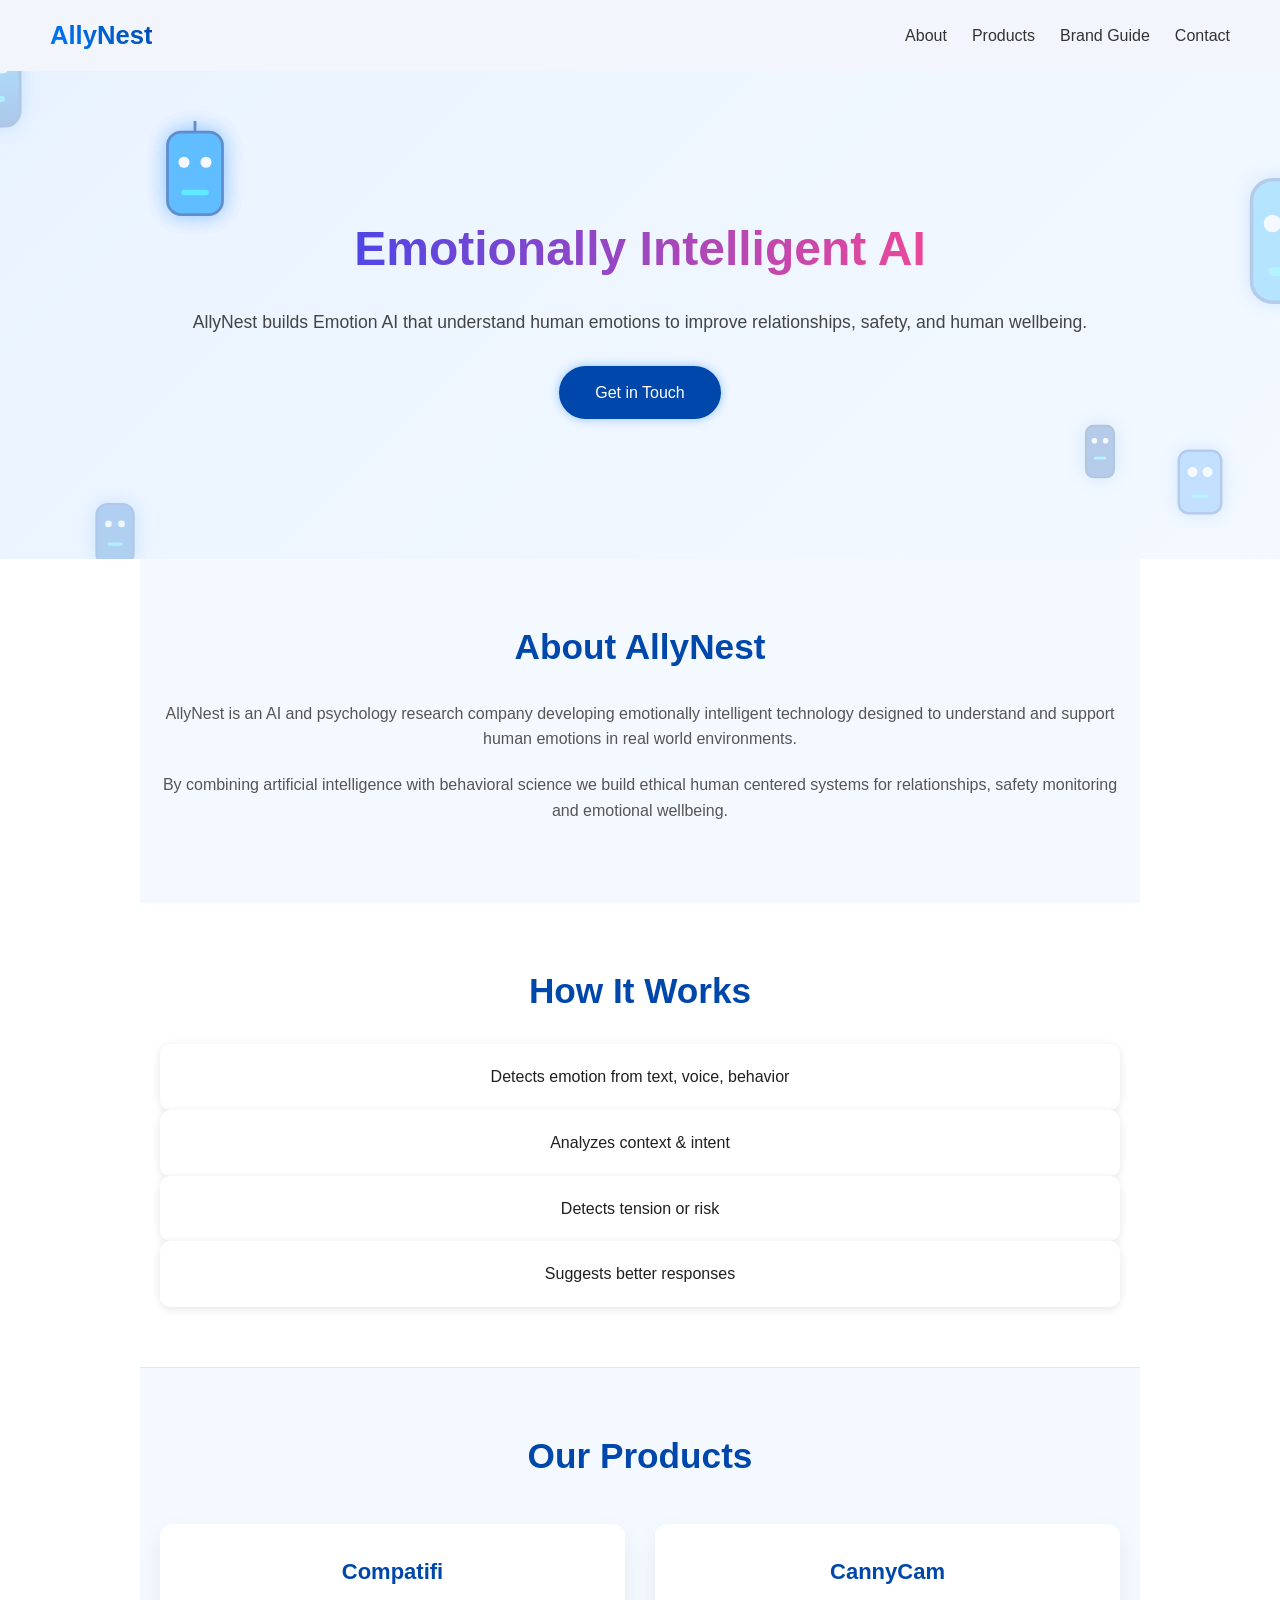
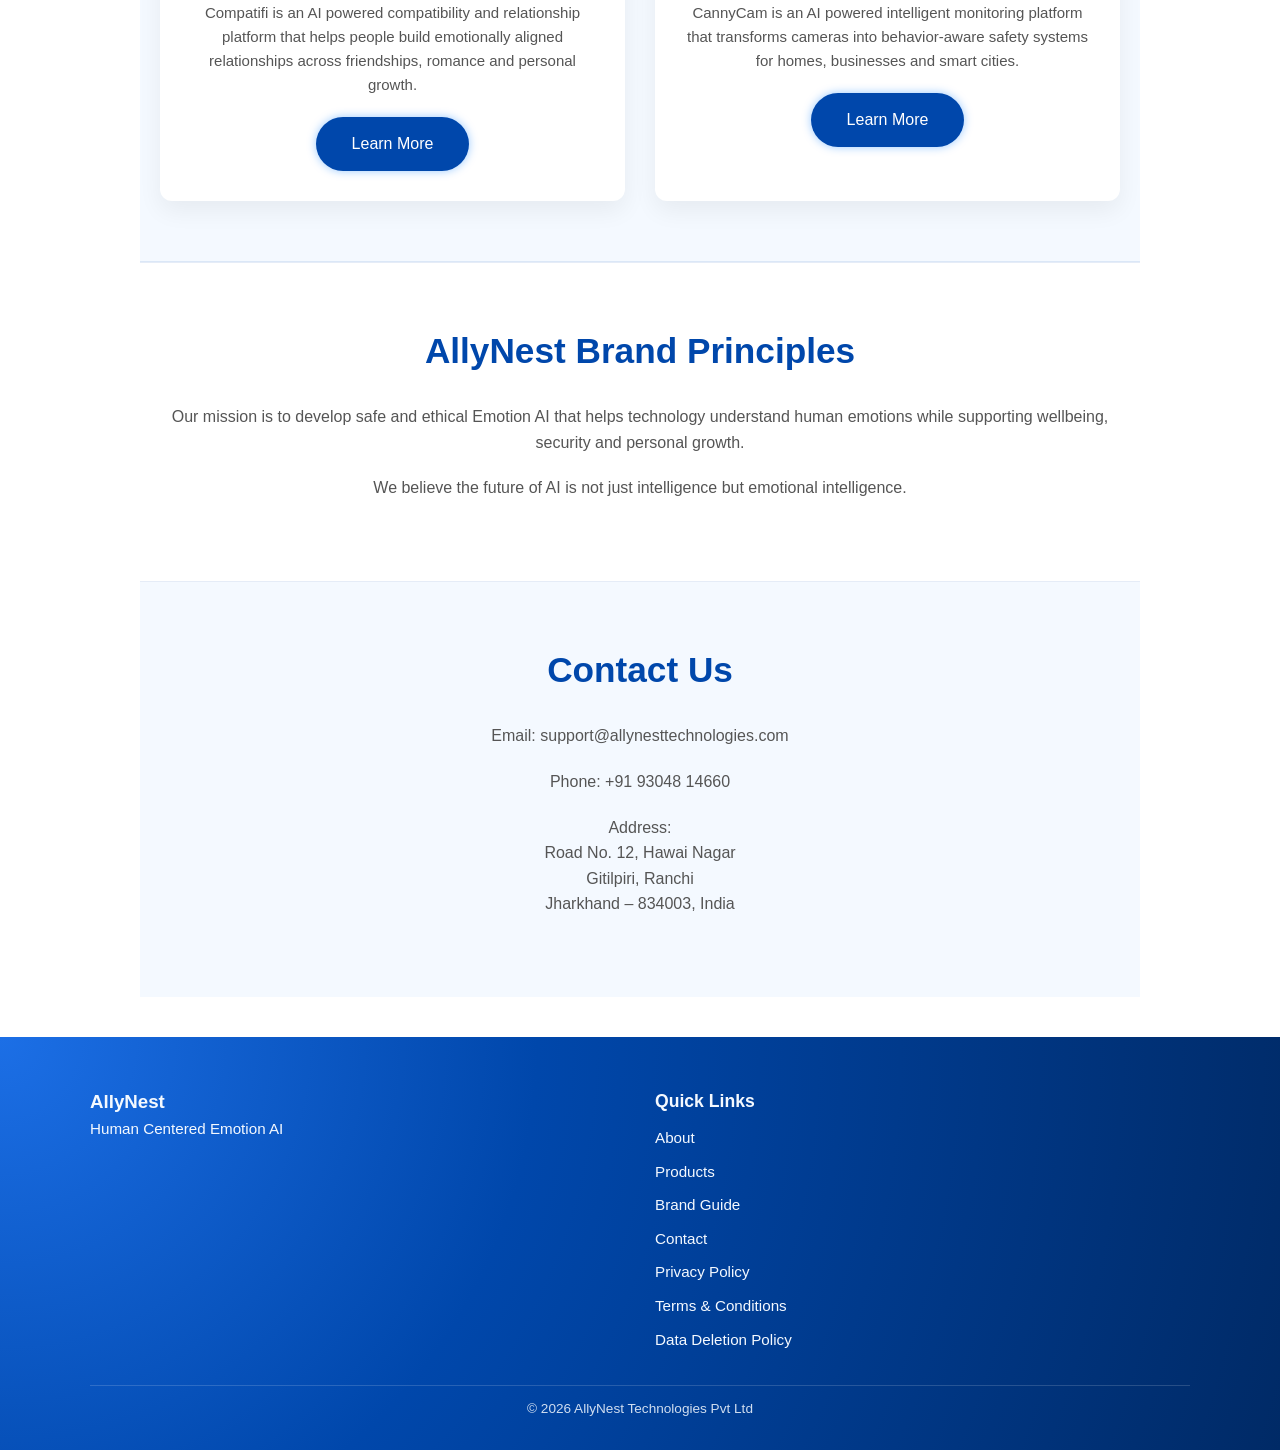
==== commit ade83e87: "add info" ====
--- a/index.html
+++ b/index.html
@@ -99,24 +99,145 @@
 
 
 <!-- ================= HERO ================= -->
-
-<section class="hero">
-
-<div class="hero-content">
-
-<h1>
+ <!-- Hero Section -->
+  <section class="hero">
+    <!-- Floating AI Robot Heads -->
+    <div class="robot robot1">
+      <svg width="100" height="120" viewBox="0 0 64 80" xmlns="http://www.w3.org/2000/svg">
+        <defs>
+          <linearGradient id="grad1" x1="0%" y1="0%" x2="0%" y2="100%">
+            <stop offset="0%" style="stop-color:#00bfff;stop-opacity:1" />
+            <stop offset="100%" style="stop-color:#0047ab;stop-opacity:1" />
+          </linearGradient>
+        </defs>
+        <rect x="12" y="10" width="40" height="60" rx="10" ry="10" fill="url(#grad1)" stroke="#0047ab" stroke-width="2"/>
+        <circle cx="24" cy="30" r="5" fill="#fff"/>
+        <circle cx="40" cy="30" r="5" fill="#fff"/>
+        <rect x="22" y="50" width="20" height="4" rx="2" fill="#00e5ff"/>
+        <line x1="32" y1="0" x2="32" y2="10" stroke="#0047ab" stroke-width="2"/>
+      </svg>
+    </div>
+
+    <div class="robot robot2">
+      <svg width="80" height="100" viewBox="0 0 64 80" xmlns="http://www.w3.org/2000/svg">
+        <rect x="15" y="15" width="34" height="50" rx="8" ry="8" fill="#3399ff" stroke="#0047ab" stroke-width="2"/>
+        <circle cx="26" cy="32" r="4" fill="#fff"/>
+        <circle cx="38" cy="32" r="4" fill="#fff"/>
+        <rect x="25" y="50" width="14" height="3" rx="1.5" fill="#00e5ff"/>
+      </svg>
+    </div>
+
+    <div class="robot robot3">
+      <svg width="120" height="140" viewBox="0 0 64 80" xmlns="http://www.w3.org/2000/svg">
+        <rect x="10" y="5" width="44" height="70" rx="12" ry="12" fill="#00aaff" stroke="#0047ab" stroke-width="2"/>
+        <circle cx="22" cy="30" r="5" fill="#fff"/>
+        <circle cx="42" cy="30" r="5" fill="#fff"/>
+        <rect x="20" y="55" width="24" height="5" rx="2" fill="#00e5ff"/>
+        <line x1="32" y1="0" x2="32" y2="8" stroke="#0047ab" stroke-width="2"/>
+      </svg>
+    </div>
+
+    <div class="robot robot4">
+      <svg width="70" height="90" viewBox="0 0 64 80" xmlns="http://www.w3.org/2000/svg">
+        <rect x="15" y="10" width="34" height="55" rx="10" ry="10" fill="#0066cc" stroke="#0047ab" stroke-width="2"/>
+        <circle cx="26" cy="28" r="3" fill="#fff"/>
+        <circle cx="38" cy="28" r="3" fill="#fff"/>
+        <rect x="25" y="45" width="14" height="3" rx="1.5" fill="#00e5ff"/>
+      </svg>
+    </div>
+
+    <div class="robot robot5">
+      <svg width="90" height="110" viewBox="0 0 64 80" xmlns="http://www.w3.org/2000/svg">
+        <rect x="12" y="8" width="40" height="60" rx="10" ry="10" fill="#0099ff" stroke="#0047ab" stroke-width="2"/>
+        <circle cx="24" cy="30" r="4" fill="#fff"/>
+        <circle cx="40" cy="30" r="4" fill="#fff"/>
+        <rect x="22" y="50" width="20" height="4" rx="2" fill="#00e5ff"/>
+        <line x1="32" y1="0" x2="32" y2="8" stroke="#0047ab" stroke-width="2"/>
+      </svg>
+    </div>
+
+    <div class="robot robot6">
+      <svg width="60" height="80" viewBox="0 0 64 80" xmlns="http://www.w3.org/2000/svg">
+        <rect x="17" y="12" width="30" height="55" rx="8" ry="8" fill="#0047ab" stroke="#003366" stroke-width="2"/>
+        <circle cx="26" cy="28" r="3" fill="#fff"/>
+        <circle cx="38" cy="28" r="3" fill="#fff"/>
+        <rect x="25" y="45" width="14" height="3" rx="1.5" fill="#00e5ff"/>
+      </svg>
+    </div>
+    <div class="robot robot5">
+      <svg width="90" height="110" viewBox="0 0 64 80" xmlns="http://www.w3.org/2000/svg">
+        <rect x="12" y="8" width="40" height="60" rx="10" ry="10" fill="#0099ff" stroke="#0047ab" stroke-width="2"/>
+        <circle cx="24" cy="30" r="4" fill="#fff"/>
+        <circle cx="40" cy="30" r="4" fill="#fff"/>
+        <rect x="22" y="50" width="20" height="4" rx="2" fill="#00e5ff"/>
+        <line x1="32" y1="0" x2="32" y2="8" stroke="#0047ab" stroke-width="2"/>
+      </svg>
+    </div>
+
+
+
+
+     <div class="robot robot5">
+      <svg width="90" height="110" viewBox="0 0 64 80" xmlns="http://www.w3.org/2000/svg">
+        <rect x="12" y="8" width="40" height="60" rx="10" ry="10" fill="#0099ff" stroke="#0047ab" stroke-width="2"/>
+        <circle cx="24" cy="30" r="4" fill="#fff"/>
+        <circle cx="40" cy="30" r="4" fill="#fff"/>
+        <rect x="22" y="50" width="20" height="4" rx="2" fill="#00e5ff"/>
+        <line x1="32" y1="0" x2="32" y2="8" stroke="#0047ab" stroke-width="2"/>
+      </svg>
+    </div>
+    <!-- Hero Text -->
+    <div class="hero-content">
+    <h1>
 <span class="gradient-text">Emotionally Intelligent AI</span>
 </h1>
 
 <p>
-AllyNest builds human-aware AI systems that understand emotional signals
+AllyNest builds Emotion AI that understand  human emotions
 to improve relationships, safety, and human wellbeing.
 </p>
-
-<a href="#contact" class="hero-btn">Get in Touch</a>
-
-</div>
-
+      <a href="#contact" class="hero-btn">Get in Touch</a>
+    </div>
+  </section>
+
+
+
+<!-- ================= ABOUT ================= -->
+
+<section class="section" id="about">
+
+<h2>About AllyNest</h2>
+
+<p>
+
+AllyNest is an AI and psychology research company developing
+emotionally intelligent technology designed to understand
+and support human emotions in real world environments.
+
+</p>
+
+<p>
+
+By combining artificial intelligence with behavioral science
+we build ethical human centered systems
+for relationships, safety monitoring and emotional wellbeing.
+
+</p>
+
+</section>
+
+<!-- HOW IT WORKS -->
+<section class="section">
+<h2>How It Works</h2>
+
+<div class="grid">
+
+<div class="card">Detects emotion from text, voice, behavior</div>
+<div class="card">Analyzes context & intent</div>
+<div class="card">Detects tension or risk</div>
+<div class="card">Suggests better responses</div>
+
+</div>
 </section>
 
 
@@ -161,29 +282,6 @@
 </section>
 
 
-<!-- ================= ABOUT ================= -->
-
-<section class="section" id="about">
-
-<h2>About AllyNest</h2>
-
-<p>
-
-AllyNest is an AI and psychology research company developing
-emotionally intelligent technology designed to understand
-and support human emotions in real world environments.
-
-</p>
-
-<p>
-
-By combining artificial intelligence with behavioral science
-we build ethical human centered systems
-for relationships, safety monitoring and emotional wellbeing.
-
-</p>
-
-</section>
 
 
 <!-- ================= BRAND GUIDE ================= -->
@@ -220,15 +318,12 @@
 
 <p>Phone: +91 93048 14660</p>
 
-<p>
-
-Legal:
-<a href="privacy-policy.html">Privacy Policy</a> |
-<a href="terms.html">Terms & Conditions</a> |
-<a href="data-deletion.html">Data Deletion Policy</a>
-
-</p>
-
+<p>Address:
+<br>
+Road No. 12, Hawai Nagar<br>
+Gitilpiri, Ranchi<br>
+Jharkhand – 834003, India
+</p>
 </section>
 
 
--- a/allynest.css
+++ b/allynest.css
@@ -73,7 +73,12 @@
 box-shadow:0 10px 25px rgba(0,0,0,0.06);
 transition:0.3s;
 }
-
+.card {
+background: white;
+padding: 20px;
+border-radius: 10px;
+box-shadow: 0 2px 10px rgba(0,0,0,0.1);
+}
 .product-card:hover{
 transform:translateY(-6px);
 }
